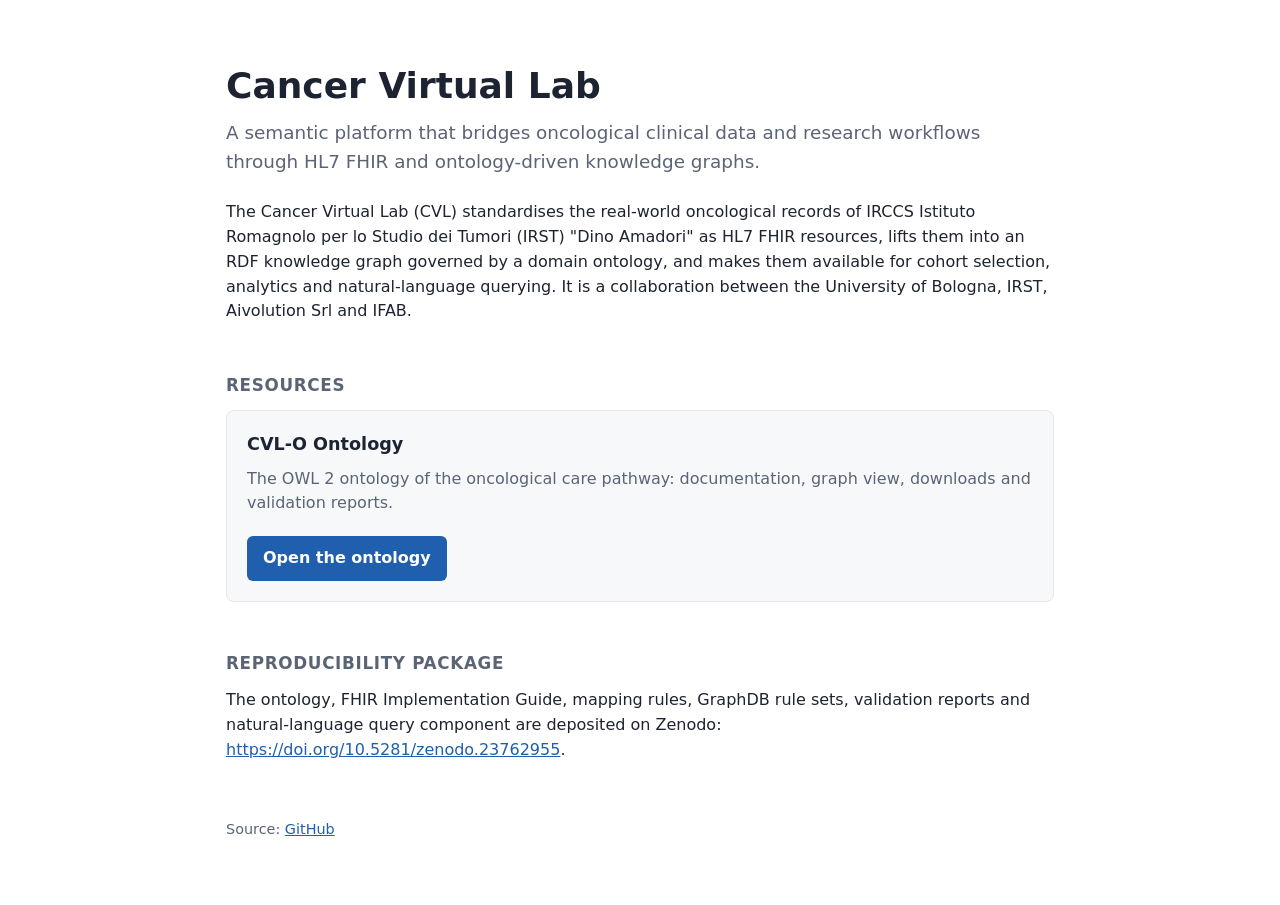
==== pages/index.html @ f570ac4e "Add GitHub Pages site with CVL-O ontology page" ====
<!doctype html>
<html lang="en">
<head>
<meta charset="utf-8">
<meta name="viewport" content="width=device-width, initial-scale=1">
<title>Cancer Virtual Lab</title>
<meta name="description" content="Cancer Virtual Lab: a semantic platform that bridges oncological clinical data and research through HL7 FHIR and ontology-driven knowledge graphs.">
<style>
  :root {
    --bg: #ffffff; --fg: #1d2330; --muted: #5b6475; --line: #e3e6ec;
    --card: #f7f8fa; --accent: #1f5fae; --accent-fg: #ffffff;
  }
  @media (prefers-color-scheme: dark) {
    :root {
      --bg: #12151b; --fg: #e6e8ec; --muted: #9aa3b2; --line: #2a303b;
      --card: #1a1f27; --accent: #6ea8f0; --accent-fg: #0d1117;
    }
  }
  * { box-sizing: border-box; }
  body {
    margin: 0; background: var(--bg); color: var(--fg);
    font: 16px/1.55 system-ui, -apple-system, "Segoe UI", Roboto, sans-serif;
  }
  main { max-width: 860px; margin: 0 auto; padding: 64px 16px; }
  h1 { font-size: 2.25rem; line-height: 1.2; margin: 0 0 12px; }
  h2 { font-size: 1.05rem; margin: 48px 0 12px; text-transform: uppercase; letter-spacing: .04em; color: var(--muted); }
  p { margin: 0 0 12px; }
  a { color: var(--accent); }
  .lead { font-size: 1.15rem; color: var(--muted); margin-bottom: 24px; }
  .cards { display: grid; grid-template-columns: repeat(auto-fit, minmax(240px, 1fr)); gap: 16px; }
  .card {
    display: flex; flex-direction: column; gap: 8px; padding: 20px;
    border: 1px solid var(--line); border-radius: 8px; background: var(--card);
  }
  .card h3 { margin: 0; font-size: 1.1rem; }
  .card p { color: var(--muted); flex: 1; }
  .btn {
    align-self: flex-start; display: inline-block; padding: 10px 16px; border-radius: 6px;
    text-decoration: none; font-weight: 600; background: var(--accent); color: var(--accent-fg);
  }
  footer { margin-top: 56px; color: var(--muted); font-size: .9rem; }
</style>
</head>
<body>
<main>
  <h1>Cancer Virtual Lab</h1>
  <p class="lead">A semantic platform that bridges oncological clinical data and research workflows
  through HL7 FHIR and ontology-driven knowledge graphs.</p>
  <p>The Cancer Virtual Lab (CVL) standardises the real-world oncological records of IRCCS Istituto
  Romagnolo per lo Studio dei Tumori (IRST) "Dino Amadori" as HL7 FHIR resources, lifts them into an
  RDF knowledge graph governed by a domain ontology, and makes them available for cohort selection,
  analytics and natural-language querying. It is a collaboration between the University of Bologna,
  IRST, Aivolution Srl and IFAB.</p>

  <h2>Resources</h2>
  <div class="cards">
    <div class="card">
      <h3>CVL-O Ontology</h3>
      <p>The OWL 2 ontology of the oncological care pathway: documentation, graph view, downloads and
      validation reports.</p>
      <a class="btn" href="ontology/">Open the ontology</a>
    </div>
  </div>

  <h2>Reproducibility package</h2>
  <p>The ontology, FHIR Implementation Guide, mapping rules, GraphDB rule sets, validation reports and
  natural-language query component are deposited on Zenodo:
  <a href="https://doi.org/10.5281/zenodo.23762955">https://doi.org/10.5281/zenodo.23762955</a>.</p>

  <footer>
    Source: <a href="https://github.com/Cancer-Virtual-Lab/Cancer-Virtual-Lab-Public-Repo">GitHub</a>
  </footer>
</main>
</body>
</html>
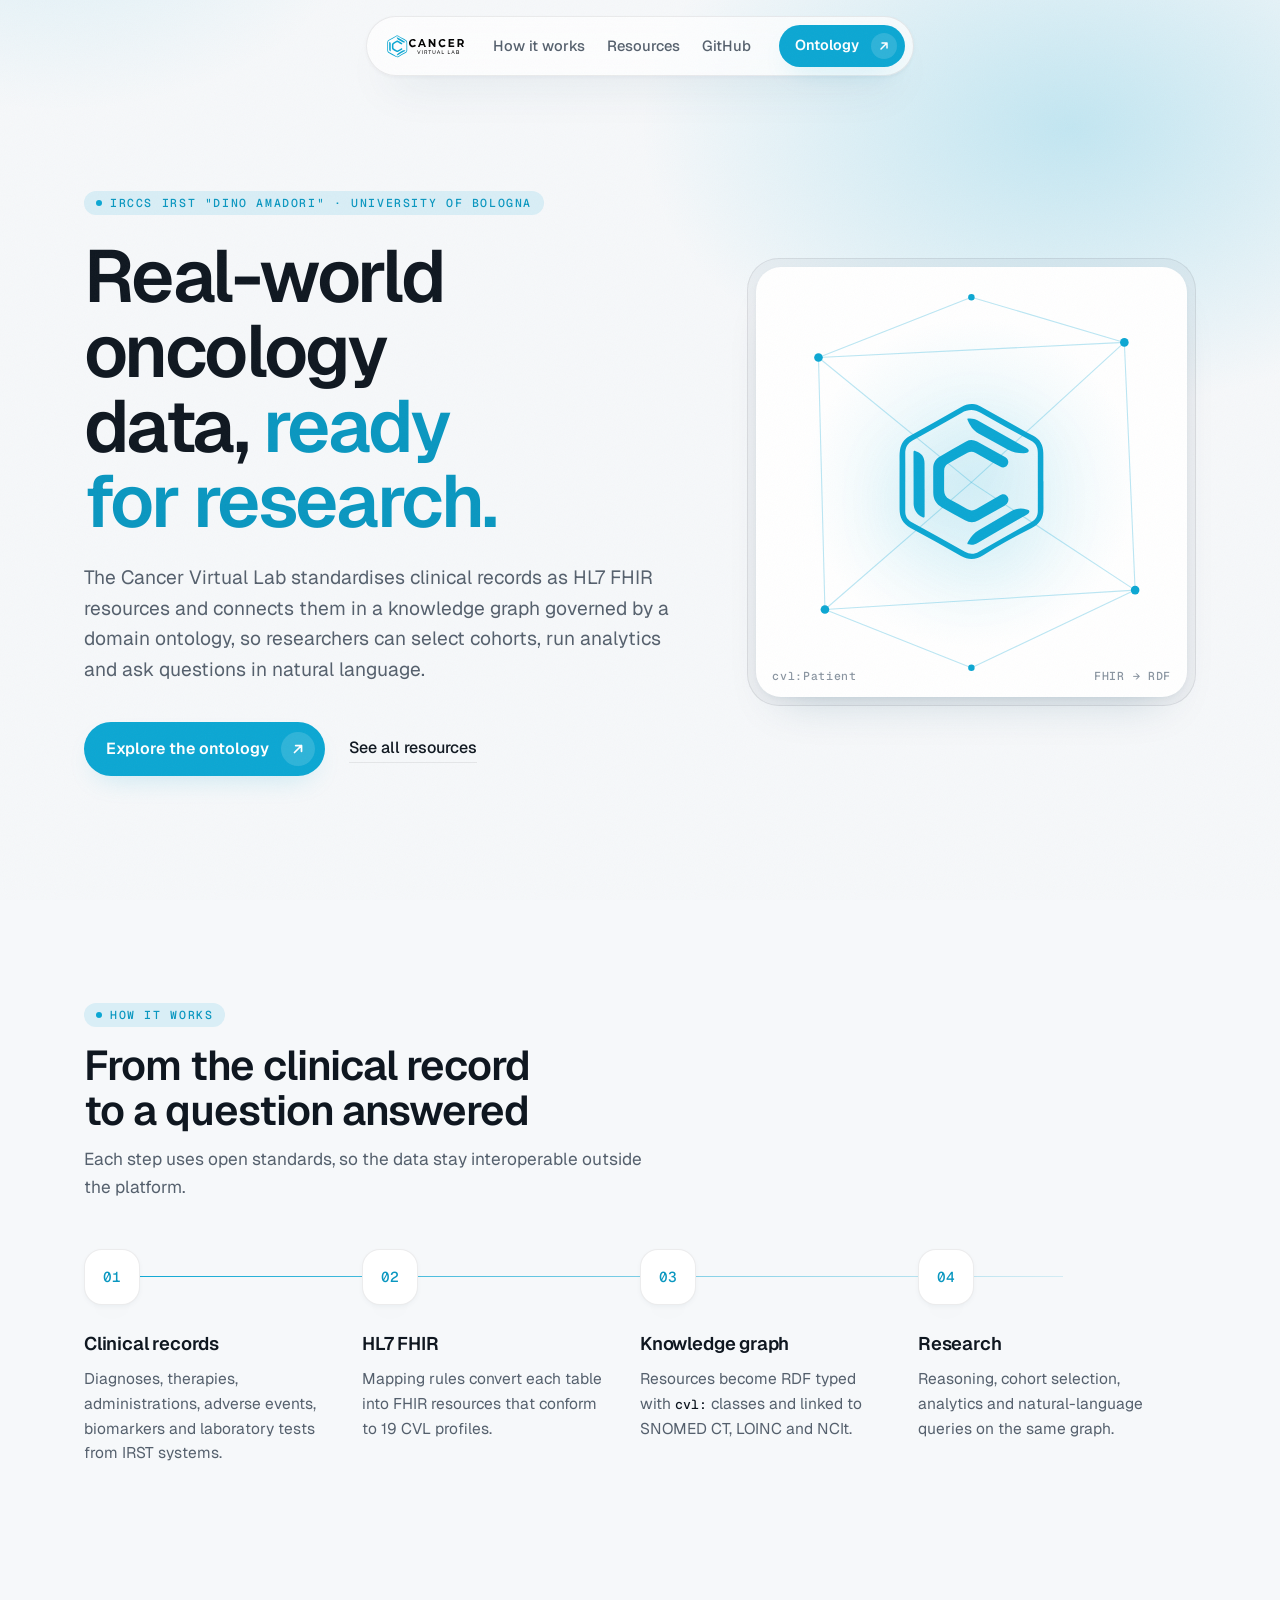
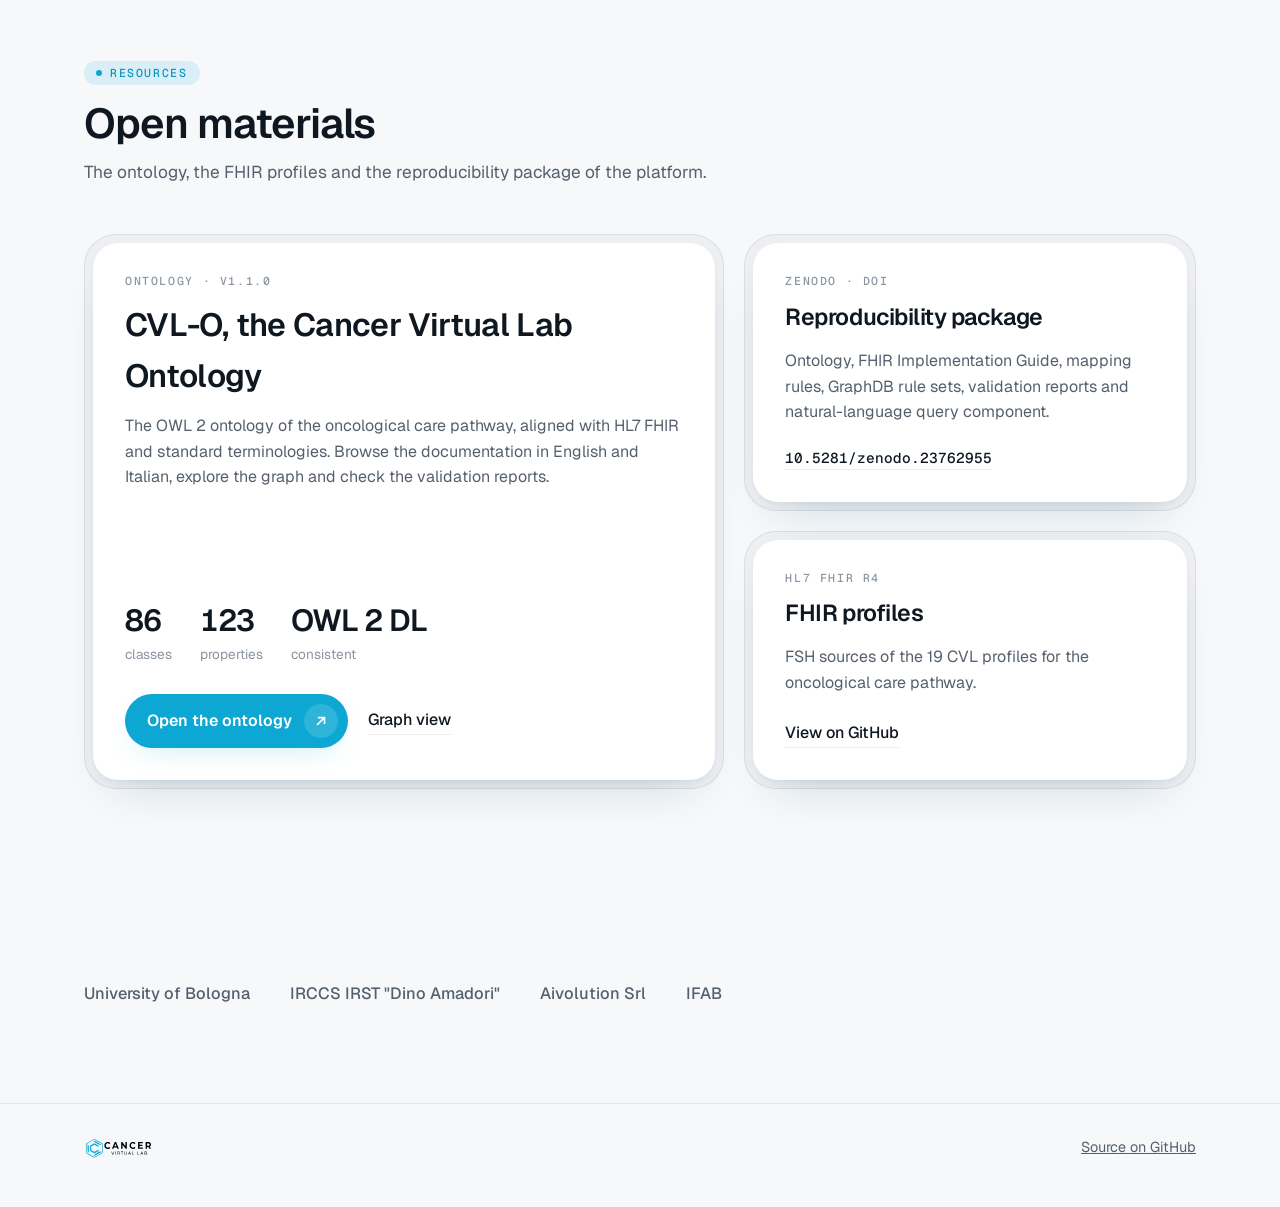
==== commit af13393b: "Redesign landing page with CVL logo" ====
--- a/pages/index.html
+++ b/pages/index.html
@@ -4,72 +4,379 @@
 <meta charset="utf-8">
 <meta name="viewport" content="width=device-width, initial-scale=1">
 <title>Cancer Virtual Lab</title>
-<meta name="description" content="Cancer Virtual Lab: a semantic platform that bridges oncological clinical data and research through HL7 FHIR and ontology-driven knowledge graphs.">
+<meta name="description" content="Cancer Virtual Lab: a semantic platform that turns real-world oncological records into HL7 FHIR resources and an ontology-driven knowledge graph for clinical research.">
+<meta property="og:title" content="Cancer Virtual Lab">
+<meta property="og:description" content="Real-world oncological data, standardised with HL7 FHIR and connected in a clinical knowledge graph.">
+<meta name="theme-color" content="#0CA7D3">
+<link rel="icon" href="assets/cvl-mark.svg" type="image/svg+xml">
+<script>document.documentElement.classList.add("js")</script>
+<link rel="preconnect" href="https://fonts.googleapis.com">
+<link rel="preconnect" href="https://fonts.gstatic.com" crossorigin>
+<link href="https://fonts.googleapis.com/css2?family=Geist:wght@400;500;600;700&family=Geist+Mono:wght@400;500&display=swap" rel="stylesheet">
 <style>
   :root {
-    --bg: #ffffff; --fg: #1d2330; --muted: #5b6475; --line: #e3e6ec;
-    --card: #f7f8fa; --accent: #1f5fae; --accent-fg: #ffffff;
+    --bg: #f6f8fa; --bg-2: #eef2f5; --fg: #0f1720; --muted: #55606d; --faint: #8a95a1;
+    --line: rgba(15, 23, 32, .08); --surface: #ffffff; --shell: rgba(15, 23, 32, .035);
+    --accent: #0a97c0; --accent-strong: #0CA7D3; --accent-soft: rgba(12, 167, 211, .12);
+    --on-accent: #ffffff; --glow: rgba(12, 167, 211, .22);
+    --shadow: 0 24px 48px -24px rgba(10, 70, 95, .22), 0 2px 6px -2px rgba(10, 70, 95, .08);
+    --ease: cubic-bezier(.32, .72, 0, 1);
   }
   @media (prefers-color-scheme: dark) {
     :root {
-      --bg: #12151b; --fg: #e6e8ec; --muted: #9aa3b2; --line: #2a303b;
-      --card: #1a1f27; --accent: #6ea8f0; --accent-fg: #0d1117;
+      --bg: #0b1016; --bg-2: #0f161e; --fg: #e8eef3; --muted: #9aa7b3; --faint: #6b7884;
+      --line: rgba(232, 238, 243, .08); --surface: #121a23; --shell: rgba(232, 238, 243, .035);
+      --accent: #33bfe6; --accent-strong: #0CA7D3; --accent-soft: rgba(12, 167, 211, .16);
+      --on-accent: #04141b; --glow: rgba(12, 167, 211, .28);
+      --shadow: 0 24px 48px -24px rgba(0, 0, 0, .6), 0 2px 6px -2px rgba(0, 0, 0, .4);
     }
   }
   * { box-sizing: border-box; }
+  html { scroll-behavior: smooth; }
   body {
     margin: 0; background: var(--bg); color: var(--fg);
-    font: 16px/1.55 system-ui, -apple-system, "Segoe UI", Roboto, sans-serif;
-  }
-  main { max-width: 860px; margin: 0 auto; padding: 64px 16px; }
-  h1 { font-size: 2.25rem; line-height: 1.2; margin: 0 0 12px; }
-  h2 { font-size: 1.05rem; margin: 48px 0 12px; text-transform: uppercase; letter-spacing: .04em; color: var(--muted); }
-  p { margin: 0 0 12px; }
+    font: 16px/1.6 "Geist", system-ui, -apple-system, "Segoe UI", sans-serif;
+    -webkit-font-smoothing: antialiased; overflow-x: hidden;
+  }
+  body::before {
+    /* soft brand glow behind the hero */
+    content: ""; position: absolute; inset: -20vh -10vw auto; height: 90vh; z-index: -1;
+    background:
+      radial-gradient(40% 50% at 78% 38%, var(--glow), transparent 70%),
+      radial-gradient(30% 40% at 12% 8%, var(--accent-soft), transparent 70%);
+    pointer-events: none;
+  }
+  body::after {
+    /* fine grain, fixed and non-interactive */
+    content: ""; position: fixed; inset: 0; pointer-events: none; opacity: .035; z-index: 2;
+    background-image: url("data:image/svg+xml,%3Csvg xmlns='http://www.w3.org/2000/svg' width='160' height='160'%3E%3Cfilter id='n'%3E%3CfeTurbulence type='fractalNoise' baseFrequency='.9' numOctaves='2' stitchTiles='stitch'/%3E%3C/filter%3E%3Crect width='100%25' height='100%25' filter='url(%23n)'/%3E%3C/svg%3E");
+  }
   a { color: var(--accent); }
-  .lead { font-size: 1.15rem; color: var(--muted); margin-bottom: 24px; }
-  .cards { display: grid; grid-template-columns: repeat(auto-fit, minmax(240px, 1fr)); gap: 16px; }
-  .card {
-    display: flex; flex-direction: column; gap: 8px; padding: 20px;
-    border: 1px solid var(--line); border-radius: 8px; background: var(--card);
-  }
-  .card h3 { margin: 0; font-size: 1.1rem; }
-  .card p { color: var(--muted); flex: 1; }
+  a:focus-visible, .btn:focus-visible { outline: 2px solid var(--accent); outline-offset: 3px; border-radius: 999px; }
+  .skip { position: absolute; left: -9999px; }
+  .skip:focus { left: 16px; top: 16px; z-index: 3; background: var(--surface); padding: 8px 12px; border-radius: 8px; }
+  .wrap { max-width: 1160px; margin: 0 auto; padding: 0 24px; }
+
+  /* floating nav */
+  nav {
+    position: sticky; top: 16px; z-index: 1; margin: 16px auto 0; width: max-content; max-width: calc(100% - 32px);
+    display: flex; align-items: center; gap: 28px; padding: 8px 8px 8px 18px; border-radius: 999px;
+    background: color-mix(in srgb, var(--surface) 72%, transparent); border: 1px solid var(--line);
+    backdrop-filter: blur(14px); -webkit-backdrop-filter: blur(14px); box-shadow: var(--shadow);
+  }
+  nav .brand { display: flex; }
+  nav .brand img { height: 26px; width: auto; display: block; }
+  nav ul { display: flex; gap: 22px; list-style: none; margin: 0; padding: 0; font-size: .92rem; font-weight: 500; }
+  nav ul a { color: var(--muted); text-decoration: none; transition: color .3s var(--ease); }
+  nav ul a:hover { color: var(--fg); }
+  nav .btn { padding: 8px 8px 8px 16px; font-size: .9rem; }
+  nav .btn .ico { width: 26px; height: 26px; }
+
+  /* buttons with a nested icon */
   .btn {
-    align-self: flex-start; display: inline-block; padding: 10px 16px; border-radius: 6px;
-    text-decoration: none; font-weight: 600; background: var(--accent); color: var(--accent-fg);
-  }
-  footer { margin-top: 56px; color: var(--muted); font-size: .9rem; }
+    display: inline-flex; align-items: center; gap: 12px; padding: 10px 10px 10px 22px; border-radius: 999px;
+    background: var(--fg); color: var(--bg); text-decoration: none; font-weight: 600; font-size: 1rem;
+    transition: transform .5s var(--ease), background-color .3s var(--ease), box-shadow .5s var(--ease);
+  }
+  .btn.accent { background: var(--accent-strong); color: var(--on-accent); box-shadow: 0 12px 28px -12px var(--glow); }
+  .btn .ico {
+    display: grid; place-items: center; width: 34px; height: 34px; border-radius: 999px;
+    background: color-mix(in srgb, currentColor 14%, transparent); transition: transform .5s var(--ease);
+  }
+  .btn:hover .ico { transform: translate(2px, -2px) scale(1.06); }
+  .btn:active { transform: scale(.98); }
+  .link { color: var(--fg); font-weight: 500; text-decoration: none; border-bottom: 1px solid var(--line); padding-bottom: 2px; transition: border-color .3s var(--ease); }
+  .link:hover { border-color: var(--accent); }
+
+  /* hero */
+  .hero { display: grid; grid-template-columns: minmax(0, 1.15fr) minmax(0, .85fr); gap: 56px; align-items: center; padding-block: 112px 128px; }
+  .eyebrow {
+    display: inline-flex; align-items: center; gap: 8px; padding: 6px 12px; border-radius: 999px; max-width: 100%;
+    background: var(--accent-soft); color: var(--accent); font: 500 .72rem/1 "Geist Mono", monospace;
+    letter-spacing: .14em; text-transform: uppercase;
+  }
+  .eyebrow::before { content: ""; flex: none; width: 6px; height: 6px; border-radius: 50%; background: var(--accent-strong); }
+  h1 {
+    font-size: clamp(2.6rem, 6vw, 4.6rem); line-height: 1.02; letter-spacing: -.035em; font-weight: 600;
+    margin: 24px 0 24px; text-wrap: balance;
+  }
+  h1 em { font-style: normal; color: var(--accent); }
+  .lead { font-size: 1.2rem; color: var(--muted); max-width: 34em; margin: 0 0 36px; text-wrap: pretty; }
+  .cta { display: flex; flex-wrap: wrap; align-items: center; gap: 24px; }
+
+  /* hero visual: the CVL mark in a machined frame */
+  .shell { padding: 8px; border-radius: 32px; background: var(--shell); border: 1px solid var(--line); }
+  .core {
+    border-radius: 25px; background: var(--surface); box-shadow: var(--shadow), inset 0 1px 0 rgba(255, 255, 255, .06);
+    overflow: hidden; position: relative;
+  }
+  .visual .core { aspect-ratio: 1; display: grid; place-items: center; }
+  .visual .core::before {
+    content: ""; position: absolute; inset: 0;
+    background: radial-gradient(55% 55% at 50% 50%, var(--accent-soft), transparent 70%);
+  }
+  .visual svg.graph { position: absolute; inset: 0; width: 100%; height: 100%; }
+  .graph line { stroke: var(--accent-strong); stroke-opacity: .28; stroke-width: 1; }
+  .graph circle { fill: var(--accent-strong); }
+  .graph .pulse { animation: pulse 4.8s var(--ease) infinite; transform-box: fill-box; transform-origin: center; }
+  .graph .pulse:nth-of-type(2n) { animation-delay: 1.6s; }
+  .graph .pulse:nth-of-type(3n) { animation-delay: 3.2s; }
+  @keyframes pulse { 0%, 100% { opacity: .35; transform: scale(1); } 50% { opacity: 1; transform: scale(1.5); } }
+  .mark { width: 42%; position: relative; animation: float 7s ease-in-out infinite; filter: drop-shadow(0 18px 30px var(--glow)); }
+  @keyframes float { 0%, 100% { transform: translateY(0); } 50% { transform: translateY(-10px); } }
+  .visual .caption {
+    position: absolute; left: 16px; bottom: 16px; right: 16px; display: flex; justify-content: space-between;
+    font: 500 .72rem/1 "Geist Mono", monospace; color: var(--faint); letter-spacing: .06em;
+  }
+
+  /* sections */
+  section { padding: 96px 0; }
+  .section-head { max-width: 40em; margin-bottom: 48px; }
+  h2 { font-size: clamp(1.9rem, 3.4vw, 2.6rem); line-height: 1.1; letter-spacing: -.025em; font-weight: 600; margin: 16px 0 12px; text-wrap: balance; }
+  .section-head p { color: var(--muted); font-size: 1.08rem; margin: 0; text-wrap: pretty; }
+
+  /* data flow */
+  .flow { display: grid; grid-template-columns: repeat(4, 1fr); gap: 0; position: relative; counter-reset: step; }
+  .flow::before {
+    content: ""; position: absolute; top: 27px; left: 28px; right: 12%; height: 1px;
+    background: linear-gradient(90deg, var(--accent-strong), color-mix(in srgb, var(--accent-strong) 15%, transparent));
+  }
+  .step { position: relative; padding-right: 32px; }
+  .step .num {
+    position: relative; display: grid; place-items: center; width: 56px; height: 56px; border-radius: 18px;
+    background: var(--surface); border: 1px solid var(--line); box-shadow: var(--shadow);
+    font: 500 .9rem/1 "Geist Mono", monospace; color: var(--accent);
+  }
+  .step h3 { font-size: 1.15rem; font-weight: 600; letter-spacing: -.01em; margin: 24px 0 8px; }
+  .step p { color: var(--muted); margin: 0; font-size: .97rem; }
+  .step code { font: 500 .85em "Geist Mono", monospace; color: var(--fg); }
+
+  /* resources bento */
+  .bento { display: grid; grid-template-columns: repeat(12, 1fr); gap: 20px; }
+  .tile { grid-column: span 5; display: flex; }
+  .tile.big { grid-column: span 7; grid-row: span 2; }
+  .tile .core { padding: 32px; display: flex; flex-direction: column; gap: 12px; width: 100%; }
+  .tile .label { font: 500 .72rem/1 "Geist Mono", monospace; letter-spacing: .14em; text-transform: uppercase; color: var(--faint); }
+  .tile h3 { font-size: 1.45rem; letter-spacing: -.02em; font-weight: 600; margin: 0; }
+  .tile.big h3 { font-size: 2rem; }
+  .tile p { color: var(--muted); margin: 0; flex: 1; text-wrap: pretty; }
+  .tile .actions { display: flex; flex-wrap: wrap; align-items: center; gap: 20px; margin-top: 12px; }
+  .facts { display: flex; flex-wrap: wrap; gap: 28px; margin: 12px 0 4px; }
+  .facts div { display: flex; flex-direction: column; }
+  .facts b { font-size: 1.9rem; font-weight: 600; letter-spacing: -.03em; font-variant-numeric: tabular-nums; }
+  .facts span { color: var(--faint); font-size: .85rem; }
+  .doi { font: 500 .9rem "Geist Mono", monospace; overflow-wrap: anywhere; }
+
+  /* partners + footer */
+  .partners { display: flex; flex-wrap: wrap; gap: 12px 40px; color: var(--muted); font-weight: 500; font-size: 1.02rem; }
+  .partners span { white-space: nowrap; }
+  footer { border-top: 1px solid var(--line); padding: 32px 0 48px; color: var(--faint); font-size: .9rem; }
+  footer .wrap { display: flex; flex-wrap: wrap; justify-content: space-between; gap: 16px; align-items: center; }
+  footer img { height: 22px; width: auto; display: block; }
+  footer a { color: var(--muted); }
+
+  /* entry motion */
+  .js .reveal { opacity: 0; transform: translateY(24px); filter: blur(6px); transition: opacity .9s var(--ease), transform .9s var(--ease), filter .9s var(--ease); }
+  .js .reveal.in { opacity: 1; transform: none; filter: none; }
+  .d1 { transition-delay: .08s; } .d2 { transition-delay: .16s; } .d3 { transition-delay: .24s; } .d4 { transition-delay: .32s; }
+  @media (prefers-reduced-motion: reduce) {
+    .js .reveal { opacity: 1; transform: none; filter: none; transition: none; }
+    .mark, .graph .pulse { animation: none; }
+    html { scroll-behavior: auto; }
+  }
+
+  @media (max-width: 860px) {
+    nav ul { display: none; }
+    .hero { grid-template-columns: minmax(0, 1fr); gap: 48px; padding-block: 72px 80px; }
+    .eyebrow { line-height: 1.5; }
+    .visual { max-width: 420px; }
+    .flow { grid-template-columns: 1fr; gap: 32px; }
+    .flow::before { top: 28px; bottom: 28px; left: 27px; right: auto; width: 1px; height: auto;
+      background: linear-gradient(180deg, var(--accent-strong), color-mix(in srgb, var(--accent-strong) 15%, transparent)); }
+    .step { display: grid; grid-template-columns: 56px 1fr; grid-template-rows: auto 1fr; column-gap: 20px; padding: 0; }
+    .step .num { grid-row: span 2; }
+    .step h3 { margin: 4px 0 6px; }
+    .step p { grid-column: 2; }
+    .tile, .tile.big { grid-column: 1 / -1; grid-row: auto; }
+    section { padding: 64px 0; }
+  }
+  @media (max-width: 480px) {
+    .wrap { padding: 0 16px; }
+    nav { gap: 12px; }
+    .tile .core { padding: 24px; }
+  }
 </style>
 </head>
 <body>
-<main>
-  <h1>Cancer Virtual Lab</h1>
-  <p class="lead">A semantic platform that bridges oncological clinical data and research workflows
-  through HL7 FHIR and ontology-driven knowledge graphs.</p>
-  <p>The Cancer Virtual Lab (CVL) standardises the real-world oncological records of IRCCS Istituto
-  Romagnolo per lo Studio dei Tumori (IRST) "Dino Amadori" as HL7 FHIR resources, lifts them into an
-  RDF knowledge graph governed by a domain ontology, and makes them available for cohort selection,
-  analytics and natural-language querying. It is a collaboration between the University of Bologna,
-  IRST, Aivolution Srl and IFAB.</p>
-
-  <h2>Resources</h2>
-  <div class="cards">
-    <div class="card">
-      <h3>CVL-O Ontology</h3>
-      <p>The OWL 2 ontology of the oncological care pathway: documentation, graph view, downloads and
-      validation reports.</p>
-      <a class="btn" href="ontology/">Open the ontology</a>
+<a class="skip" href="#main">Skip to content</a>
+
+<nav aria-label="Main">
+  <a class="brand" href="./" aria-label="Cancer Virtual Lab home">
+    <picture>
+      <source srcset="assets/cvl-logo-dark.svg" media="(prefers-color-scheme: dark)">
+      <img src="assets/cvl-logo-light.svg" alt="Cancer Virtual Lab" width="81" height="26">
+    </picture>
+  </a>
+  <ul>
+    <li><a href="#how">How it works</a></li>
+    <li><a href="#resources">Resources</a></li>
+    <li><a href="https://github.com/Cancer-Virtual-Lab/Cancer-Virtual-Lab-Public-Repo">GitHub</a></li>
+  </ul>
+  <a class="btn accent" href="ontology/">Ontology <span class="ico" aria-hidden="true">
+    <svg width="12" height="12" viewBox="0 0 12 12" fill="none"><path d="M3 9L9 3M9 3H4M9 3V8" stroke="currentColor" stroke-width="1.5" stroke-linecap="round" stroke-linejoin="round"/></svg>
+  </span></a>
+</nav>
+
+<main id="main">
+  <div class="wrap hero">
+    <div>
+      <span class="eyebrow reveal">IRCCS IRST "Dino Amadori" · University of Bologna</span>
+      <h1 class="reveal d1">Real-world oncology data, <em>ready for research.</em></h1>
+      <p class="lead reveal d2">The Cancer Virtual Lab standardises clinical records as HL7 FHIR resources
+      and connects them in a knowledge graph governed by a domain ontology, so researchers can select
+      cohorts, run analytics and ask questions in natural language.</p>
+      <div class="cta reveal d3">
+        <a class="btn accent" href="ontology/">Explore the ontology <span class="ico" aria-hidden="true">
+          <svg width="14" height="14" viewBox="0 0 12 12" fill="none"><path d="M3 9L9 3M9 3H4M9 3V8" stroke="currentColor" stroke-width="1.5" stroke-linecap="round" stroke-linejoin="round"/></svg>
+        </span></a>
+        <a class="link" href="#resources">See all resources</a>
+      </div>
+    </div>
+
+    <div class="visual shell reveal d2" aria-hidden="true">
+      <div class="core">
+        <svg class="graph" viewBox="0 0 400 400" preserveAspectRatio="xMidYMid slice">
+          <line x1="58" y1="84" x2="200" y2="200"/><line x1="342" y1="70" x2="200" y2="200"/>
+          <line x1="352" y1="300" x2="200" y2="200"/><line x1="64" y1="318" x2="200" y2="200"/>
+          <line x1="58" y1="84" x2="342" y2="70"/><line x1="342" y1="70" x2="352" y2="300"/>
+          <line x1="64" y1="318" x2="352" y2="300"/><line x1="58" y1="84" x2="64" y2="318"/>
+          <line x1="200" y1="28" x2="342" y2="70"/><line x1="200" y1="28" x2="58" y2="84"/>
+          <line x1="200" y1="372" x2="352" y2="300"/><line x1="200" y1="372" x2="64" y2="318"/>
+          <circle class="pulse" cx="58" cy="84" r="4"/><circle class="pulse" cx="342" cy="70" r="4"/>
+          <circle class="pulse" cx="352" cy="300" r="4"/><circle class="pulse" cx="64" cy="318" r="4"/>
+          <circle class="pulse" cx="200" cy="28" r="3"/><circle class="pulse" cx="200" cy="372" r="3"/>
+        </svg>
+        <img class="mark" src="assets/cvl-mark.svg" alt="">
+        <div class="caption"><span>cvl:Patient</span><span>FHIR → RDF</span></div>
+      </div>
     </div>
   </div>
 
-  <h2>Reproducibility package</h2>
-  <p>The ontology, FHIR Implementation Guide, mapping rules, GraphDB rule sets, validation reports and
-  natural-language query component are deposited on Zenodo:
-  <a href="https://doi.org/10.5281/zenodo.23762955">https://doi.org/10.5281/zenodo.23762955</a>.</p>
-
-  <footer>
-    Source: <a href="https://github.com/Cancer-Virtual-Lab/Cancer-Virtual-Lab-Public-Repo">GitHub</a>
-  </footer>
+  <section id="how">
+    <div class="wrap">
+      <div class="section-head reveal">
+        <span class="eyebrow">How it works</span>
+        <h2>From the clinical record to a question answered</h2>
+        <p>Each step uses open standards, so the data stay interoperable outside the platform.</p>
+      </div>
+      <div class="flow">
+        <div class="step reveal d1">
+          <span class="num">01</span>
+          <h3>Clinical records</h3>
+          <p>Diagnoses, therapies, administrations, adverse events, biomarkers and laboratory tests from IRST systems.</p>
+        </div>
+        <div class="step reveal d2">
+          <span class="num">02</span>
+          <h3>HL7 FHIR</h3>
+          <p>Mapping rules convert each table into FHIR resources that conform to 19 CVL profiles.</p>
+        </div>
+        <div class="step reveal d3">
+          <span class="num">03</span>
+          <h3>Knowledge graph</h3>
+          <p>Resources become RDF typed with <code>cvl:</code> classes and linked to SNOMED CT, LOINC and NCIt.</p>
+        </div>
+        <div class="step reveal d4">
+          <span class="num">04</span>
+          <h3>Research</h3>
+          <p>Reasoning, cohort selection, analytics and natural-language queries on the same graph.</p>
+        </div>
+      </div>
+    </div>
+  </section>
+
+  <section id="resources">
+    <div class="wrap">
+      <div class="section-head reveal">
+        <span class="eyebrow">Resources</span>
+        <h2>Open materials</h2>
+        <p>The ontology, the FHIR profiles and the reproducibility package of the platform.</p>
+      </div>
+      <div class="bento">
+        <article class="tile big shell reveal d1">
+          <div class="core">
+            <span class="label">Ontology · v1.1.0</span>
+            <h3>CVL-O, the Cancer Virtual Lab Ontology</h3>
+            <p>The OWL 2 ontology of the oncological care pathway, aligned with HL7 FHIR and standard
+            terminologies. Browse the documentation in English and Italian, explore the graph and
+            check the validation reports.</p>
+            <div class="facts">
+              <div><b>86</b><span>classes</span></div>
+              <div><b>123</b><span>properties</span></div>
+              <div><b>OWL 2 DL</b><span>consistent</span></div>
+            </div>
+            <div class="actions">
+              <a class="btn accent" href="ontology/">Open the ontology <span class="ico" aria-hidden="true">
+                <svg width="14" height="14" viewBox="0 0 12 12" fill="none"><path d="M3 9L9 3M9 3H4M9 3V8" stroke="currentColor" stroke-width="1.5" stroke-linecap="round" stroke-linejoin="round"/></svg>
+              </span></a>
+              <a class="link" href="ontology/doc/webvowl/index.html">Graph view</a>
+            </div>
+          </div>
+        </article>
+
+        <article class="tile shell reveal d2">
+          <div class="core">
+            <span class="label">Zenodo · DOI</span>
+            <h3>Reproducibility package</h3>
+            <p>Ontology, FHIR Implementation Guide, mapping rules, GraphDB rule sets, validation reports and
+            natural-language query component.</p>
+            <div class="actions">
+              <a class="link doi" href="https://doi.org/10.5281/zenodo.23762955">10.5281/zenodo.23762955</a>
+            </div>
+          </div>
+        </article>
+
+        <article class="tile shell reveal d3">
+          <div class="core">
+            <span class="label">HL7 FHIR R4</span>
+            <h3>FHIR profiles</h3>
+            <p>FSH sources of the 19 CVL profiles for the oncological care pathway.</p>
+            <div class="actions">
+              <a class="link" href="https://github.com/Cancer-Virtual-Lab/Cancer-Virtual-Lab-Public-Repo/tree/main/input/fsh/profiles">View on GitHub</a>
+            </div>
+          </div>
+        </article>
+      </div>
+    </div>
+  </section>
+
+  <section aria-label="Partners">
+    <div class="wrap">
+      <div class="partners reveal">
+        <span>University of Bologna</span>
+        <span>IRCCS IRST "Dino Amadori"</span>
+        <span>Aivolution Srl</span>
+        <span>IFAB</span>
+      </div>
+    </div>
+  </section>
 </main>
+
+<footer>
+  <div class="wrap">
+    <picture>
+      <source srcset="assets/cvl-logo-dark.svg" media="(prefers-color-scheme: dark)">
+      <img src="assets/cvl-logo-light.svg" alt="Cancer Virtual Lab" width="68" height="22">
+    </picture>
+    <span><a href="https://github.com/Cancer-Virtual-Lab/Cancer-Virtual-Lab-Public-Repo">Source on GitHub</a></span>
+  </div>
+</footer>
+
+<script>
+  // Reveal elements as they enter the viewport
+  const io = new IntersectionObserver((entries) => {
+    for (const e of entries) if (e.isIntersecting) { e.target.classList.add("in"); io.unobserve(e.target); }
+  }, { rootMargin: "0px 0px -8% 0px" });
+  document.querySelectorAll(".reveal").forEach((el) => io.observe(el));
+</script>
 </body>
 </html>
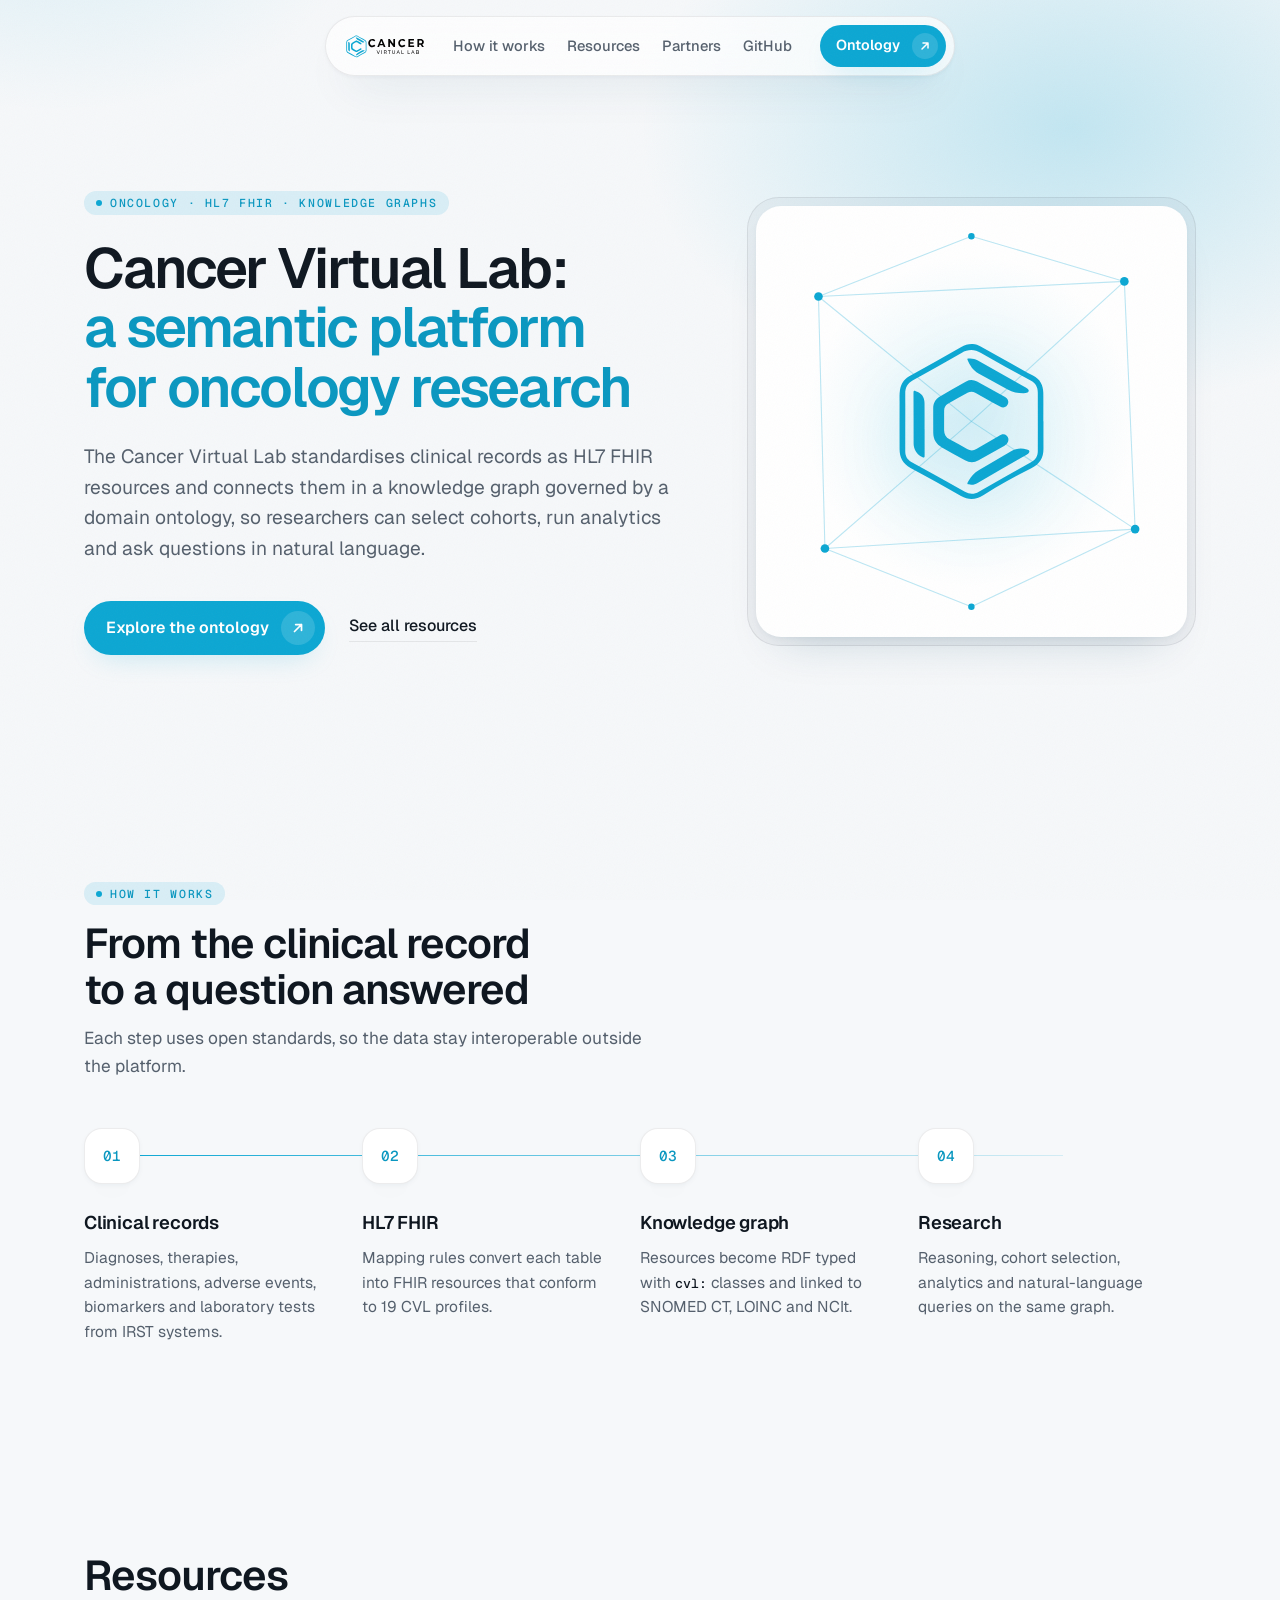
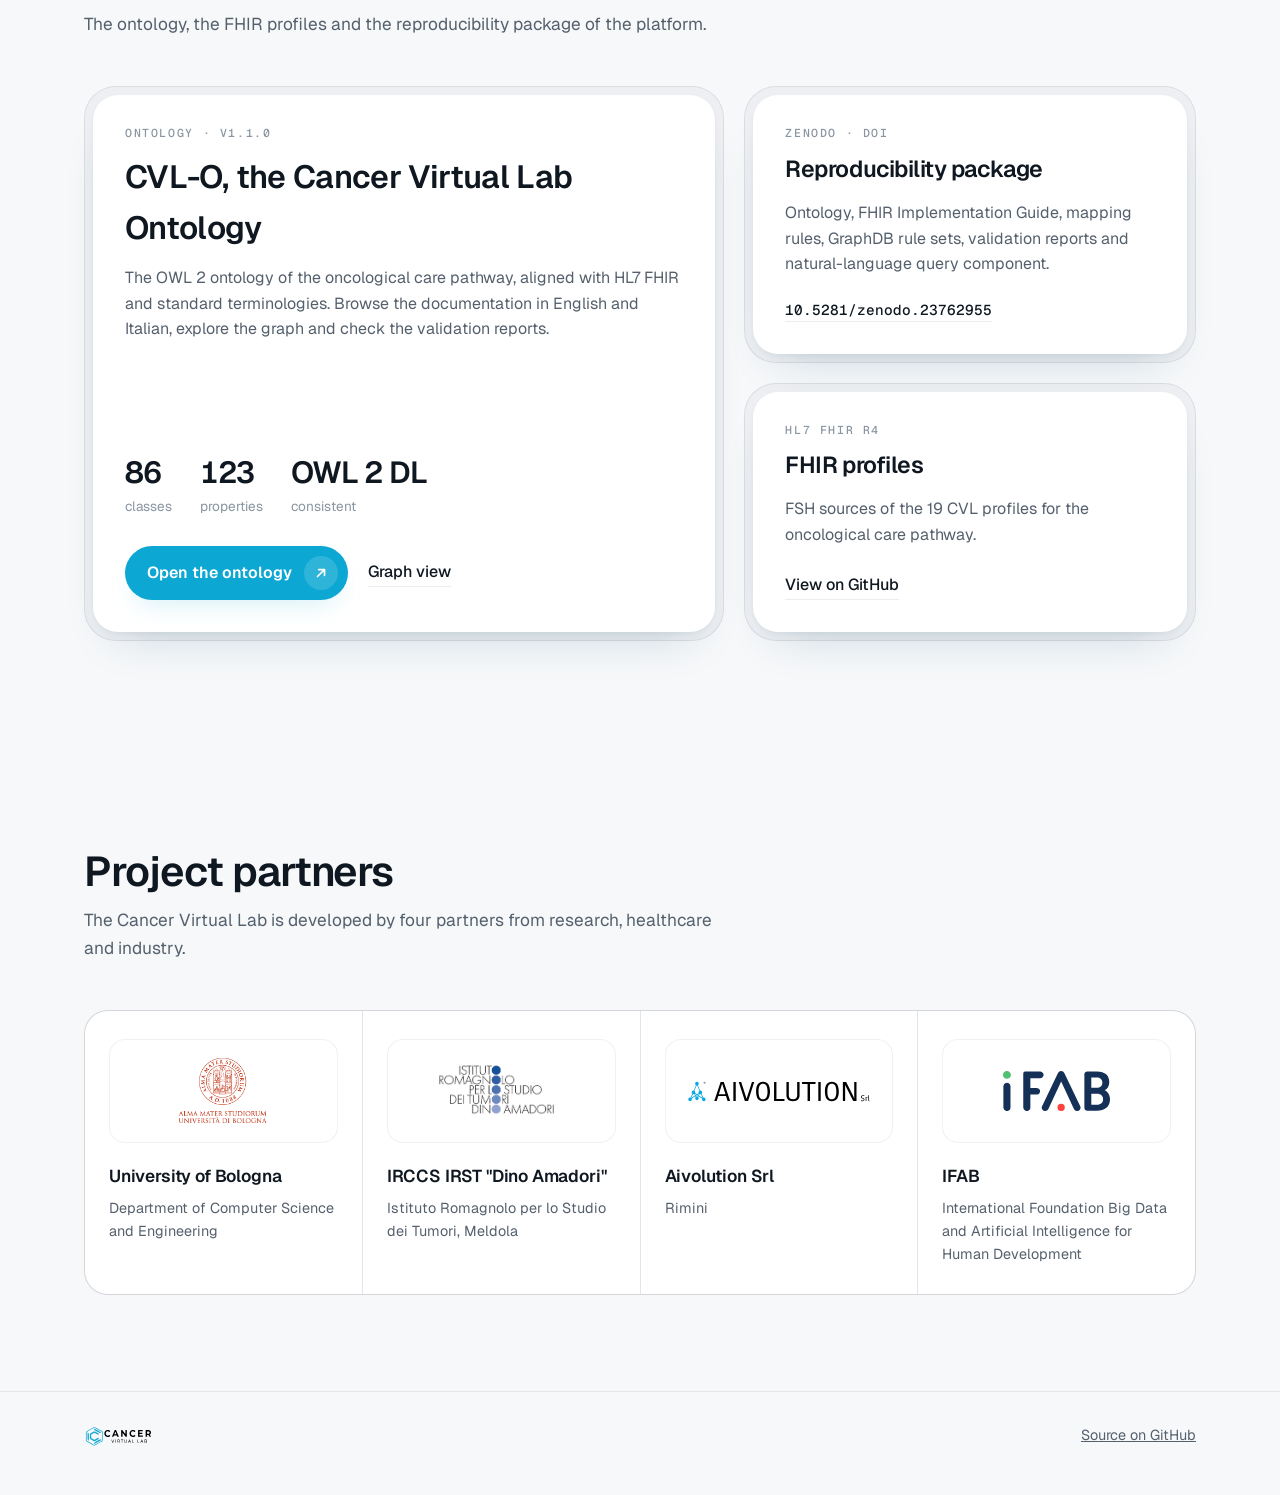
==== commit 5a3194c5: "Align ontology page with landing style and add partner logos" ====
--- a/pages/index.html
+++ b/pages/index.html
@@ -13,199 +13,7 @@
 <link rel="preconnect" href="https://fonts.googleapis.com">
 <link rel="preconnect" href="https://fonts.gstatic.com" crossorigin>
 <link href="https://fonts.googleapis.com/css2?family=Geist:wght@400;500;600;700&family=Geist+Mono:wght@400;500&display=swap" rel="stylesheet">
-<style>
-  :root {
-    --bg: #f6f8fa; --bg-2: #eef2f5; --fg: #0f1720; --muted: #55606d; --faint: #8a95a1;
-    --line: rgba(15, 23, 32, .08); --surface: #ffffff; --shell: rgba(15, 23, 32, .035);
-    --accent: #0a97c0; --accent-strong: #0CA7D3; --accent-soft: rgba(12, 167, 211, .12);
-    --on-accent: #ffffff; --glow: rgba(12, 167, 211, .22);
-    --shadow: 0 24px 48px -24px rgba(10, 70, 95, .22), 0 2px 6px -2px rgba(10, 70, 95, .08);
-    --ease: cubic-bezier(.32, .72, 0, 1);
-  }
-  @media (prefers-color-scheme: dark) {
-    :root {
-      --bg: #0b1016; --bg-2: #0f161e; --fg: #e8eef3; --muted: #9aa7b3; --faint: #6b7884;
-      --line: rgba(232, 238, 243, .08); --surface: #121a23; --shell: rgba(232, 238, 243, .035);
-      --accent: #33bfe6; --accent-strong: #0CA7D3; --accent-soft: rgba(12, 167, 211, .16);
-      --on-accent: #04141b; --glow: rgba(12, 167, 211, .28);
-      --shadow: 0 24px 48px -24px rgba(0, 0, 0, .6), 0 2px 6px -2px rgba(0, 0, 0, .4);
-    }
-  }
-  * { box-sizing: border-box; }
-  html { scroll-behavior: smooth; }
-  body {
-    margin: 0; background: var(--bg); color: var(--fg);
-    font: 16px/1.6 "Geist", system-ui, -apple-system, "Segoe UI", sans-serif;
-    -webkit-font-smoothing: antialiased; overflow-x: hidden;
-  }
-  body::before {
-    /* soft brand glow behind the hero */
-    content: ""; position: absolute; inset: -20vh -10vw auto; height: 90vh; z-index: -1;
-    background:
-      radial-gradient(40% 50% at 78% 38%, var(--glow), transparent 70%),
-      radial-gradient(30% 40% at 12% 8%, var(--accent-soft), transparent 70%);
-    pointer-events: none;
-  }
-  body::after {
-    /* fine grain, fixed and non-interactive */
-    content: ""; position: fixed; inset: 0; pointer-events: none; opacity: .035; z-index: 2;
-    background-image: url("data:image/svg+xml,%3Csvg xmlns='http://www.w3.org/2000/svg' width='160' height='160'%3E%3Cfilter id='n'%3E%3CfeTurbulence type='fractalNoise' baseFrequency='.9' numOctaves='2' stitchTiles='stitch'/%3E%3C/filter%3E%3Crect width='100%25' height='100%25' filter='url(%23n)'/%3E%3C/svg%3E");
-  }
-  a { color: var(--accent); }
-  a:focus-visible, .btn:focus-visible { outline: 2px solid var(--accent); outline-offset: 3px; border-radius: 999px; }
-  .skip { position: absolute; left: -9999px; }
-  .skip:focus { left: 16px; top: 16px; z-index: 3; background: var(--surface); padding: 8px 12px; border-radius: 8px; }
-  .wrap { max-width: 1160px; margin: 0 auto; padding: 0 24px; }
-
-  /* floating nav */
-  nav {
-    position: sticky; top: 16px; z-index: 1; margin: 16px auto 0; width: max-content; max-width: calc(100% - 32px);
-    display: flex; align-items: center; gap: 28px; padding: 8px 8px 8px 18px; border-radius: 999px;
-    background: color-mix(in srgb, var(--surface) 72%, transparent); border: 1px solid var(--line);
-    backdrop-filter: blur(14px); -webkit-backdrop-filter: blur(14px); box-shadow: var(--shadow);
-  }
-  nav .brand { display: flex; }
-  nav .brand img { height: 26px; width: auto; display: block; }
-  nav ul { display: flex; gap: 22px; list-style: none; margin: 0; padding: 0; font-size: .92rem; font-weight: 500; }
-  nav ul a { color: var(--muted); text-decoration: none; transition: color .3s var(--ease); }
-  nav ul a:hover { color: var(--fg); }
-  nav .btn { padding: 8px 8px 8px 16px; font-size: .9rem; }
-  nav .btn .ico { width: 26px; height: 26px; }
-
-  /* buttons with a nested icon */
-  .btn {
-    display: inline-flex; align-items: center; gap: 12px; padding: 10px 10px 10px 22px; border-radius: 999px;
-    background: var(--fg); color: var(--bg); text-decoration: none; font-weight: 600; font-size: 1rem;
-    transition: transform .5s var(--ease), background-color .3s var(--ease), box-shadow .5s var(--ease);
-  }
-  .btn.accent { background: var(--accent-strong); color: var(--on-accent); box-shadow: 0 12px 28px -12px var(--glow); }
-  .btn .ico {
-    display: grid; place-items: center; width: 34px; height: 34px; border-radius: 999px;
-    background: color-mix(in srgb, currentColor 14%, transparent); transition: transform .5s var(--ease);
-  }
-  .btn:hover .ico { transform: translate(2px, -2px) scale(1.06); }
-  .btn:active { transform: scale(.98); }
-  .link { color: var(--fg); font-weight: 500; text-decoration: none; border-bottom: 1px solid var(--line); padding-bottom: 2px; transition: border-color .3s var(--ease); }
-  .link:hover { border-color: var(--accent); }
-
-  /* hero */
-  .hero { display: grid; grid-template-columns: minmax(0, 1.15fr) minmax(0, .85fr); gap: 56px; align-items: center; padding-block: 112px 128px; }
-  .eyebrow {
-    display: inline-flex; align-items: center; gap: 8px; padding: 6px 12px; border-radius: 999px; max-width: 100%;
-    background: var(--accent-soft); color: var(--accent); font: 500 .72rem/1 "Geist Mono", monospace;
-    letter-spacing: .14em; text-transform: uppercase;
-  }
-  .eyebrow::before { content: ""; flex: none; width: 6px; height: 6px; border-radius: 50%; background: var(--accent-strong); }
-  h1 {
-    font-size: clamp(2.6rem, 6vw, 4.6rem); line-height: 1.02; letter-spacing: -.035em; font-weight: 600;
-    margin: 24px 0 24px; text-wrap: balance;
-  }
-  h1 em { font-style: normal; color: var(--accent); }
-  .lead { font-size: 1.2rem; color: var(--muted); max-width: 34em; margin: 0 0 36px; text-wrap: pretty; }
-  .cta { display: flex; flex-wrap: wrap; align-items: center; gap: 24px; }
-
-  /* hero visual: the CVL mark in a machined frame */
-  .shell { padding: 8px; border-radius: 32px; background: var(--shell); border: 1px solid var(--line); }
-  .core {
-    border-radius: 25px; background: var(--surface); box-shadow: var(--shadow), inset 0 1px 0 rgba(255, 255, 255, .06);
-    overflow: hidden; position: relative;
-  }
-  .visual .core { aspect-ratio: 1; display: grid; place-items: center; }
-  .visual .core::before {
-    content: ""; position: absolute; inset: 0;
-    background: radial-gradient(55% 55% at 50% 50%, var(--accent-soft), transparent 70%);
-  }
-  .visual svg.graph { position: absolute; inset: 0; width: 100%; height: 100%; }
-  .graph line { stroke: var(--accent-strong); stroke-opacity: .28; stroke-width: 1; }
-  .graph circle { fill: var(--accent-strong); }
-  .graph .pulse { animation: pulse 4.8s var(--ease) infinite; transform-box: fill-box; transform-origin: center; }
-  .graph .pulse:nth-of-type(2n) { animation-delay: 1.6s; }
-  .graph .pulse:nth-of-type(3n) { animation-delay: 3.2s; }
-  @keyframes pulse { 0%, 100% { opacity: .35; transform: scale(1); } 50% { opacity: 1; transform: scale(1.5); } }
-  .mark { width: 42%; position: relative; animation: float 7s ease-in-out infinite; filter: drop-shadow(0 18px 30px var(--glow)); }
-  @keyframes float { 0%, 100% { transform: translateY(0); } 50% { transform: translateY(-10px); } }
-  .visual .caption {
-    position: absolute; left: 16px; bottom: 16px; right: 16px; display: flex; justify-content: space-between;
-    font: 500 .72rem/1 "Geist Mono", monospace; color: var(--faint); letter-spacing: .06em;
-  }
-
-  /* sections */
-  section { padding: 96px 0; }
-  .section-head { max-width: 40em; margin-bottom: 48px; }
-  h2 { font-size: clamp(1.9rem, 3.4vw, 2.6rem); line-height: 1.1; letter-spacing: -.025em; font-weight: 600; margin: 16px 0 12px; text-wrap: balance; }
-  .section-head p { color: var(--muted); font-size: 1.08rem; margin: 0; text-wrap: pretty; }
-
-  /* data flow */
-  .flow { display: grid; grid-template-columns: repeat(4, 1fr); gap: 0; position: relative; counter-reset: step; }
-  .flow::before {
-    content: ""; position: absolute; top: 27px; left: 28px; right: 12%; height: 1px;
-    background: linear-gradient(90deg, var(--accent-strong), color-mix(in srgb, var(--accent-strong) 15%, transparent));
-  }
-  .step { position: relative; padding-right: 32px; }
-  .step .num {
-    position: relative; display: grid; place-items: center; width: 56px; height: 56px; border-radius: 18px;
-    background: var(--surface); border: 1px solid var(--line); box-shadow: var(--shadow);
-    font: 500 .9rem/1 "Geist Mono", monospace; color: var(--accent);
-  }
-  .step h3 { font-size: 1.15rem; font-weight: 600; letter-spacing: -.01em; margin: 24px 0 8px; }
-  .step p { color: var(--muted); margin: 0; font-size: .97rem; }
-  .step code { font: 500 .85em "Geist Mono", monospace; color: var(--fg); }
-
-  /* resources bento */
-  .bento { display: grid; grid-template-columns: repeat(12, 1fr); gap: 20px; }
-  .tile { grid-column: span 5; display: flex; }
-  .tile.big { grid-column: span 7; grid-row: span 2; }
-  .tile .core { padding: 32px; display: flex; flex-direction: column; gap: 12px; width: 100%; }
-  .tile .label { font: 500 .72rem/1 "Geist Mono", monospace; letter-spacing: .14em; text-transform: uppercase; color: var(--faint); }
-  .tile h3 { font-size: 1.45rem; letter-spacing: -.02em; font-weight: 600; margin: 0; }
-  .tile.big h3 { font-size: 2rem; }
-  .tile p { color: var(--muted); margin: 0; flex: 1; text-wrap: pretty; }
-  .tile .actions { display: flex; flex-wrap: wrap; align-items: center; gap: 20px; margin-top: 12px; }
-  .facts { display: flex; flex-wrap: wrap; gap: 28px; margin: 12px 0 4px; }
-  .facts div { display: flex; flex-direction: column; }
-  .facts b { font-size: 1.9rem; font-weight: 600; letter-spacing: -.03em; font-variant-numeric: tabular-nums; }
-  .facts span { color: var(--faint); font-size: .85rem; }
-  .doi { font: 500 .9rem "Geist Mono", monospace; overflow-wrap: anywhere; }
-
-  /* partners + footer */
-  .partners { display: flex; flex-wrap: wrap; gap: 12px 40px; color: var(--muted); font-weight: 500; font-size: 1.02rem; }
-  .partners span { white-space: nowrap; }
-  footer { border-top: 1px solid var(--line); padding: 32px 0 48px; color: var(--faint); font-size: .9rem; }
-  footer .wrap { display: flex; flex-wrap: wrap; justify-content: space-between; gap: 16px; align-items: center; }
-  footer img { height: 22px; width: auto; display: block; }
-  footer a { color: var(--muted); }
-
-  /* entry motion */
-  .js .reveal { opacity: 0; transform: translateY(24px); filter: blur(6px); transition: opacity .9s var(--ease), transform .9s var(--ease), filter .9s var(--ease); }
-  .js .reveal.in { opacity: 1; transform: none; filter: none; }
-  .d1 { transition-delay: .08s; } .d2 { transition-delay: .16s; } .d3 { transition-delay: .24s; } .d4 { transition-delay: .32s; }
-  @media (prefers-reduced-motion: reduce) {
-    .js .reveal { opacity: 1; transform: none; filter: none; transition: none; }
-    .mark, .graph .pulse { animation: none; }
-    html { scroll-behavior: auto; }
-  }
-
-  @media (max-width: 860px) {
-    nav ul { display: none; }
-    .hero { grid-template-columns: minmax(0, 1fr); gap: 48px; padding-block: 72px 80px; }
-    .eyebrow { line-height: 1.5; }
-    .visual { max-width: 420px; }
-    .flow { grid-template-columns: 1fr; gap: 32px; }
-    .flow::before { top: 28px; bottom: 28px; left: 27px; right: auto; width: 1px; height: auto;
-      background: linear-gradient(180deg, var(--accent-strong), color-mix(in srgb, var(--accent-strong) 15%, transparent)); }
-    .step { display: grid; grid-template-columns: 56px 1fr; grid-template-rows: auto 1fr; column-gap: 20px; padding: 0; }
-    .step .num { grid-row: span 2; }
-    .step h3 { margin: 4px 0 6px; }
-    .step p { grid-column: 2; }
-    .tile, .tile.big { grid-column: 1 / -1; grid-row: auto; }
-    section { padding: 64px 0; }
-  }
-  @media (max-width: 480px) {
-    .wrap { padding: 0 16px; }
-    nav { gap: 12px; }
-    .tile .core { padding: 24px; }
-  }
-</style>
+<link rel="stylesheet" href="assets/site.css">
 </head>
 <body>
 <a class="skip" href="#main">Skip to content</a>
@@ -220,6 +28,7 @@
   <ul>
     <li><a href="#how">How it works</a></li>
     <li><a href="#resources">Resources</a></li>
+    <li><a href="#partners">Partners</a></li>
     <li><a href="https://github.com/Cancer-Virtual-Lab/Cancer-Virtual-Lab-Public-Repo">GitHub</a></li>
   </ul>
   <a class="btn accent" href="ontology/">Ontology <span class="ico" aria-hidden="true">
@@ -230,8 +39,8 @@
 <main id="main">
   <div class="wrap hero">
     <div>
-      <span class="eyebrow reveal">IRCCS IRST "Dino Amadori" · University of Bologna</span>
-      <h1 class="reveal d1">Real-world oncology data, <em>ready for research.</em></h1>
+      <span class="eyebrow reveal">Oncology · HL7 FHIR · Knowledge graphs</span>
+      <h1 class="reveal d1">Cancer Virtual Lab: <em>a semantic platform for oncology research</em></h1>
       <p class="lead reveal d2">The Cancer Virtual Lab standardises clinical records as HL7 FHIR resources
       and connects them in a knowledge graph governed by a domain ontology, so researchers can select
       cohorts, run analytics and ask questions in natural language.</p>
@@ -257,7 +66,6 @@
           <circle class="pulse" cx="200" cy="28" r="3"/><circle class="pulse" cx="200" cy="372" r="3"/>
         </svg>
         <img class="mark" src="assets/cvl-mark.svg" alt="">
-        <div class="caption"><span>cvl:Patient</span><span>FHIR → RDF</span></div>
       </div>
     </div>
   </div>
@@ -297,8 +105,7 @@
   <section id="resources">
     <div class="wrap">
       <div class="section-head reveal">
-        <span class="eyebrow">Resources</span>
-        <h2>Open materials</h2>
+        <h2>Resources</h2>
         <p>The ontology, the FHIR profiles and the reproducibility package of the platform.</p>
       </div>
       <div class="bento">
@@ -349,14 +156,30 @@
     </div>
   </section>
 
-  <section aria-label="Partners">
+  <section id="partners">
     <div class="wrap">
-      <div class="partners reveal">
-        <span>University of Bologna</span>
-        <span>IRCCS IRST "Dino Amadori"</span>
-        <span>Aivolution Srl</span>
-        <span>IFAB</span>
-      </div>
+      <div class="section-head reveal">
+        <h2>Project partners</h2>
+        <p>The Cancer Virtual Lab is developed by four partners from research, healthcare and industry.</p>
+      </div>
+      <ul class="partners">
+        <li class="reveal d1">
+          <a class="logo" href="https://www.unibo.it/"><img class="unibo" src="assets/partners/unibo.png" alt="University of Bologna" width="350" height="254"></a>
+          <b>University of Bologna</b><span>Department of Computer Science and Engineering</span>
+        </li>
+        <li class="reveal d2">
+          <a class="logo" href="https://www.irst.emr.it/"><img src="assets/partners/irst.png" alt="IRCCS IRST Dino Amadori" width="317" height="140"></a>
+          <b>IRCCS IRST "Dino Amadori"</b><span>Istituto Romagnolo per lo Studio dei Tumori, Meldola</span>
+        </li>
+        <li class="reveal d3">
+          <a class="logo" href="https://aivolutionsrl.com/"><img src="assets/partners/aivolution.svg" alt="Aivolution" width="540" height="60"></a>
+          <b>Aivolution Srl</b><span>Rimini</span>
+        </li>
+        <li class="reveal d4">
+          <a class="logo" href="https://www.ifabfoundation.org/"><img class="ifab" src="assets/partners/ifab.svg" alt="IFAB" width="433" height="63"></a>
+          <b>IFAB</b><span>International Foundation Big Data and Artificial Intelligence for Human Development</span>
+        </li>
+      </ul>
     </div>
   </section>
 </main>
--- a/pages/assets/site.css
+++ b/pages/assets/site.css
@@ -0,0 +1,203 @@
+/* Shared style of the Cancer Virtual Lab site (landing and ontology page) */
+:root {
+  --bg: #f6f8fa; --bg-2: #eef2f5; --fg: #0f1720; --muted: #55606d; --faint: #8a95a1;
+  --line: rgba(15, 23, 32, .08); --surface: #ffffff; --shell: rgba(15, 23, 32, .035);
+  --accent: #0a97c0; --accent-strong: #0CA7D3; --accent-soft: rgba(12, 167, 211, .12);
+  --on-accent: #ffffff; --glow: rgba(12, 167, 211, .22);
+  --shadow: 0 24px 48px -24px rgba(10, 70, 95, .22), 0 2px 6px -2px rgba(10, 70, 95, .08);
+  --ease: cubic-bezier(.32, .72, 0, 1);
+}
+@media (prefers-color-scheme: dark) {
+  :root {
+    --bg: #0b1016; --bg-2: #0f161e; --fg: #e8eef3; --muted: #9aa7b3; --faint: #6b7884;
+    --line: rgba(232, 238, 243, .08); --surface: #121a23; --shell: rgba(232, 238, 243, .035);
+    --accent: #33bfe6; --accent-strong: #0CA7D3; --accent-soft: rgba(12, 167, 211, .16);
+    --on-accent: #04141b; --glow: rgba(12, 167, 211, .28);
+    --shadow: 0 24px 48px -24px rgba(0, 0, 0, .6), 0 2px 6px -2px rgba(0, 0, 0, .4);
+  }
+}
+* { box-sizing: border-box; }
+html { scroll-behavior: smooth; }
+body {
+  margin: 0; background: var(--bg); color: var(--fg);
+  font: 16px/1.6 "Geist", system-ui, -apple-system, "Segoe UI", sans-serif;
+  -webkit-font-smoothing: antialiased; overflow-x: hidden;
+}
+body::before {
+  /* soft brand glow behind the hero */
+  content: ""; position: absolute; inset: -20vh -10vw auto; height: 90vh; z-index: -1;
+  background:
+    radial-gradient(40% 50% at 78% 38%, var(--glow), transparent 70%),
+    radial-gradient(30% 40% at 12% 8%, var(--accent-soft), transparent 70%);
+  pointer-events: none;
+}
+body::after {
+  /* fine grain, fixed and non-interactive */
+  content: ""; position: fixed; inset: 0; pointer-events: none; opacity: .035; z-index: 2;
+  background-image: url("data:image/svg+xml,%3Csvg xmlns='http://www.w3.org/2000/svg' width='160' height='160'%3E%3Cfilter id='n'%3E%3CfeTurbulence type='fractalNoise' baseFrequency='.9' numOctaves='2' stitchTiles='stitch'/%3E%3C/filter%3E%3Crect width='100%25' height='100%25' filter='url(%23n)'/%3E%3C/svg%3E");
+}
+a { color: var(--accent); }
+a:focus-visible, .btn:focus-visible { outline: 2px solid var(--accent); outline-offset: 3px; border-radius: 999px; }
+.skip { position: absolute; left: -9999px; }
+.skip:focus { left: 16px; top: 16px; z-index: 3; background: var(--surface); padding: 8px 12px; border-radius: 8px; }
+.wrap { max-width: 1160px; margin: 0 auto; padding: 0 24px; }
+
+/* floating nav */
+nav {
+  position: sticky; top: 16px; z-index: 1; margin: 16px auto 0; width: max-content; max-width: calc(100% - 32px);
+  display: flex; align-items: center; gap: 28px; padding: 8px 8px 8px 18px; border-radius: 999px;
+  background: color-mix(in srgb, var(--surface) 72%, transparent); border: 1px solid var(--line);
+  backdrop-filter: blur(14px); -webkit-backdrop-filter: blur(14px); box-shadow: var(--shadow);
+}
+nav .brand { display: flex; }
+nav .brand img { height: 26px; width: auto; display: block; }
+nav ul { display: flex; gap: 22px; list-style: none; margin: 0; padding: 0; font-size: .92rem; font-weight: 500; }
+nav ul a { color: var(--muted); text-decoration: none; transition: color .3s var(--ease); }
+nav ul a:hover { color: var(--fg); }
+nav .btn { padding: 8px 8px 8px 16px; font-size: .9rem; }
+nav .btn .ico { width: 26px; height: 26px; }
+
+/* buttons with a nested icon */
+.btn {
+  display: inline-flex; align-items: center; gap: 12px; padding: 10px 10px 10px 22px; border-radius: 999px;
+  background: var(--fg); color: var(--bg); text-decoration: none; font-weight: 600; font-size: 1rem;
+  transition: transform .5s var(--ease), background-color .3s var(--ease), box-shadow .5s var(--ease);
+}
+.btn.accent { background: var(--accent-strong); color: var(--on-accent); box-shadow: 0 12px 28px -12px var(--glow); }
+.btn .ico {
+  display: grid; place-items: center; width: 34px; height: 34px; border-radius: 999px;
+  background: color-mix(in srgb, currentColor 14%, transparent); transition: transform .5s var(--ease);
+}
+.btn:hover .ico { transform: translate(2px, -2px) scale(1.06); }
+.btn:active { transform: scale(.98); }
+.link { color: var(--fg); font-weight: 500; text-decoration: none; border-bottom: 1px solid var(--line); padding-bottom: 2px; transition: border-color .3s var(--ease); }
+.link:hover { border-color: var(--accent); }
+
+/* hero */
+.hero { display: grid; grid-template-columns: minmax(0, 1.15fr) minmax(0, .85fr); gap: 56px; align-items: center; padding-block: 112px 128px; }
+.eyebrow {
+  display: inline-flex; align-items: center; gap: 8px; padding: 6px 12px; border-radius: 999px; max-width: 100%;
+  background: var(--accent-soft); color: var(--accent); font: 500 .72rem/1 "Geist Mono", monospace;
+  letter-spacing: .14em; text-transform: uppercase;
+}
+.eyebrow::before { content: ""; flex: none; width: 6px; height: 6px; border-radius: 50%; background: var(--accent-strong); }
+h1 {
+  font-size: clamp(2.3rem, 4.4vw, 3.6rem); line-height: 1.06; letter-spacing: -.035em; font-weight: 600;
+  margin: 24px 0 24px; text-wrap: balance;
+}
+h1 em { font-style: normal; color: var(--accent); }
+.lead { font-size: 1.2rem; color: var(--muted); max-width: 34em; margin: 0 0 36px; text-wrap: pretty; }
+.cta { display: flex; flex-wrap: wrap; align-items: center; gap: 24px; }
+
+/* hero visual: the CVL mark in a machined frame */
+.shell { padding: 8px; border-radius: 32px; background: var(--shell); border: 1px solid var(--line); }
+.core {
+  border-radius: 25px; background: var(--surface); box-shadow: var(--shadow), inset 0 1px 0 rgba(255, 255, 255, .06);
+  overflow: hidden; position: relative;
+}
+.visual .core { aspect-ratio: 1; display: grid; place-items: center; }
+.visual .core::before {
+  content: ""; position: absolute; inset: 0;
+  background: radial-gradient(55% 55% at 50% 50%, var(--accent-soft), transparent 70%);
+}
+.visual svg.graph { position: absolute; inset: 0; width: 100%; height: 100%; }
+.graph line { stroke: var(--accent-strong); stroke-opacity: .28; stroke-width: 1; }
+.graph circle { fill: var(--accent-strong); }
+.graph .pulse { animation: pulse 4.8s var(--ease) infinite; transform-box: fill-box; transform-origin: center; }
+.graph .pulse:nth-of-type(2n) { animation-delay: 1.6s; }
+.graph .pulse:nth-of-type(3n) { animation-delay: 3.2s; }
+@keyframes pulse { 0%, 100% { opacity: .35; transform: scale(1); } 50% { opacity: 1; transform: scale(1.5); } }
+.mark { width: 42%; position: relative; animation: float 7s ease-in-out infinite; filter: drop-shadow(0 18px 30px var(--glow)); }
+@keyframes float { 0%, 100% { transform: translateY(0); } 50% { transform: translateY(-10px); } }
+
+/* sections */
+section { padding: 96px 0; }
+.section-head { max-width: 40em; margin-bottom: 48px; }
+h2 { font-size: clamp(1.9rem, 3.4vw, 2.6rem); line-height: 1.1; letter-spacing: -.025em; font-weight: 600; margin: 16px 0 12px; text-wrap: balance; }
+.section-head p { color: var(--muted); font-size: 1.08rem; margin: 0; text-wrap: pretty; }
+
+/* data flow */
+.flow { display: grid; grid-template-columns: repeat(4, 1fr); gap: 0; position: relative; counter-reset: step; }
+.flow::before {
+  content: ""; position: absolute; top: 27px; left: 28px; right: 12%; height: 1px;
+  background: linear-gradient(90deg, var(--accent-strong), color-mix(in srgb, var(--accent-strong) 15%, transparent));
+}
+.step { position: relative; padding-right: 32px; }
+.step .num {
+  position: relative; display: grid; place-items: center; width: 56px; height: 56px; border-radius: 18px;
+  background: var(--surface); border: 1px solid var(--line); box-shadow: var(--shadow);
+  font: 500 .9rem/1 "Geist Mono", monospace; color: var(--accent);
+}
+.step h3 { font-size: 1.15rem; font-weight: 600; letter-spacing: -.01em; margin: 24px 0 8px; }
+.step p { color: var(--muted); margin: 0; font-size: .97rem; }
+.step code { font: 500 .85em "Geist Mono", monospace; color: var(--fg); }
+
+/* resources bento */
+.bento { display: grid; grid-template-columns: repeat(12, 1fr); gap: 20px; }
+.tile { grid-column: span 5; display: flex; }
+.tile.big { grid-column: span 7; grid-row: span 2; }
+.tile .core { padding: 32px; display: flex; flex-direction: column; gap: 12px; width: 100%; }
+.tile .label { font: 500 .72rem/1 "Geist Mono", monospace; letter-spacing: .14em; text-transform: uppercase; color: var(--faint); }
+.tile h3 { font-size: 1.45rem; letter-spacing: -.02em; font-weight: 600; margin: 0; }
+.tile.big h3 { font-size: 2rem; }
+.tile p { color: var(--muted); margin: 0; flex: 1; text-wrap: pretty; }
+.tile .actions { display: flex; flex-wrap: wrap; align-items: center; gap: 20px; margin-top: 12px; }
+.facts { display: flex; flex-wrap: wrap; gap: 28px; margin: 12px 0 4px; }
+.facts div { display: flex; flex-direction: column; }
+.facts b { font-size: 1.9rem; font-weight: 600; letter-spacing: -.03em; font-variant-numeric: tabular-nums; }
+.facts span { color: var(--faint); font-size: .85rem; }
+.doi { font: 500 .9rem "Geist Mono", monospace; overflow-wrap: anywhere; }
+
+/* partners + footer */
+.partners { list-style: none; margin: 0; padding: 0; display: grid; grid-template-columns: repeat(4, minmax(0, 1fr)); gap: 1px;
+  background: var(--line); border: 1px solid var(--line); border-radius: 24px; overflow: hidden; }
+.partners li { background: var(--surface); padding: 28px 24px; display: flex; flex-direction: column; gap: 6px; min-height: 148px; }
+.partners .logo {
+  /* logos keep a white plate in both themes: some are only available for light backgrounds */
+  display: grid; place-items: center; height: 104px; padding: 14px 20px; margin-bottom: 14px; border-radius: 16px;
+  background: #ffffff; border: 1px solid rgba(15, 23, 32, .06); transition: transform .5s var(--ease), box-shadow .5s var(--ease);
+}
+.partners .logo:hover { transform: translateY(-2px); box-shadow: var(--shadow); }
+.partners .logo img { width: auto; height: auto; max-width: 100%; max-height: 60px; }
+.partners .logo img.unibo { max-height: 72px; }
+.partners .logo img.ifab { max-height: 40px; }
+.partners b { font-size: 1.08rem; font-weight: 600; letter-spacing: -.01em; }
+.partners span { color: var(--muted); font-size: .9rem; text-wrap: pretty; }
+footer { border-top: 1px solid var(--line); padding: 32px 0 48px; color: var(--faint); font-size: .9rem; }
+footer .wrap { display: flex; flex-wrap: wrap; justify-content: space-between; gap: 16px; align-items: center; }
+footer img { height: 22px; width: auto; display: block; }
+footer a { color: var(--muted); }
+
+/* entry motion */
+.js .reveal { opacity: 0; transform: translateY(24px); filter: blur(6px); transition: opacity .9s var(--ease), transform .9s var(--ease), filter .9s var(--ease); }
+.js .reveal.in { opacity: 1; transform: none; filter: none; }
+.d1 { transition-delay: .08s; } .d2 { transition-delay: .16s; } .d3 { transition-delay: .24s; } .d4 { transition-delay: .32s; }
+@media (prefers-reduced-motion: reduce) {
+  .js .reveal { opacity: 1; transform: none; filter: none; transition: none; }
+  .mark, .graph .pulse { animation: none; }
+  html { scroll-behavior: auto; }
+}
+
+@media (max-width: 860px) {
+  nav ul { display: none; }
+  .hero { grid-template-columns: minmax(0, 1fr); gap: 48px; padding-block: 72px 80px; }
+  .eyebrow { line-height: 1.5; }
+  .visual { max-width: 420px; }
+  .flow { grid-template-columns: 1fr; gap: 32px; }
+  .flow::before { top: 28px; bottom: 28px; left: 27px; right: auto; width: 1px; height: auto;
+    background: linear-gradient(180deg, var(--accent-strong), color-mix(in srgb, var(--accent-strong) 15%, transparent)); }
+  .step { display: grid; grid-template-columns: 56px 1fr; grid-template-rows: auto 1fr; column-gap: 20px; padding: 0; }
+  .step .num { grid-row: span 2; }
+  .step h3 { margin: 4px 0 6px; }
+  .step p { grid-column: 2; }
+  .tile, .tile.big { grid-column: 1 / -1; grid-row: auto; }
+  .partners { grid-template-columns: repeat(2, minmax(0, 1fr)); }
+  section { padding: 64px 0; }
+}
+@media (max-width: 480px) {
+  .wrap { padding: 0 16px; }
+  nav { gap: 12px; }
+  .tile .core { padding: 24px; }
+  .partners { grid-template-columns: minmax(0, 1fr); }
+  .partners li { min-height: 0; }
+}
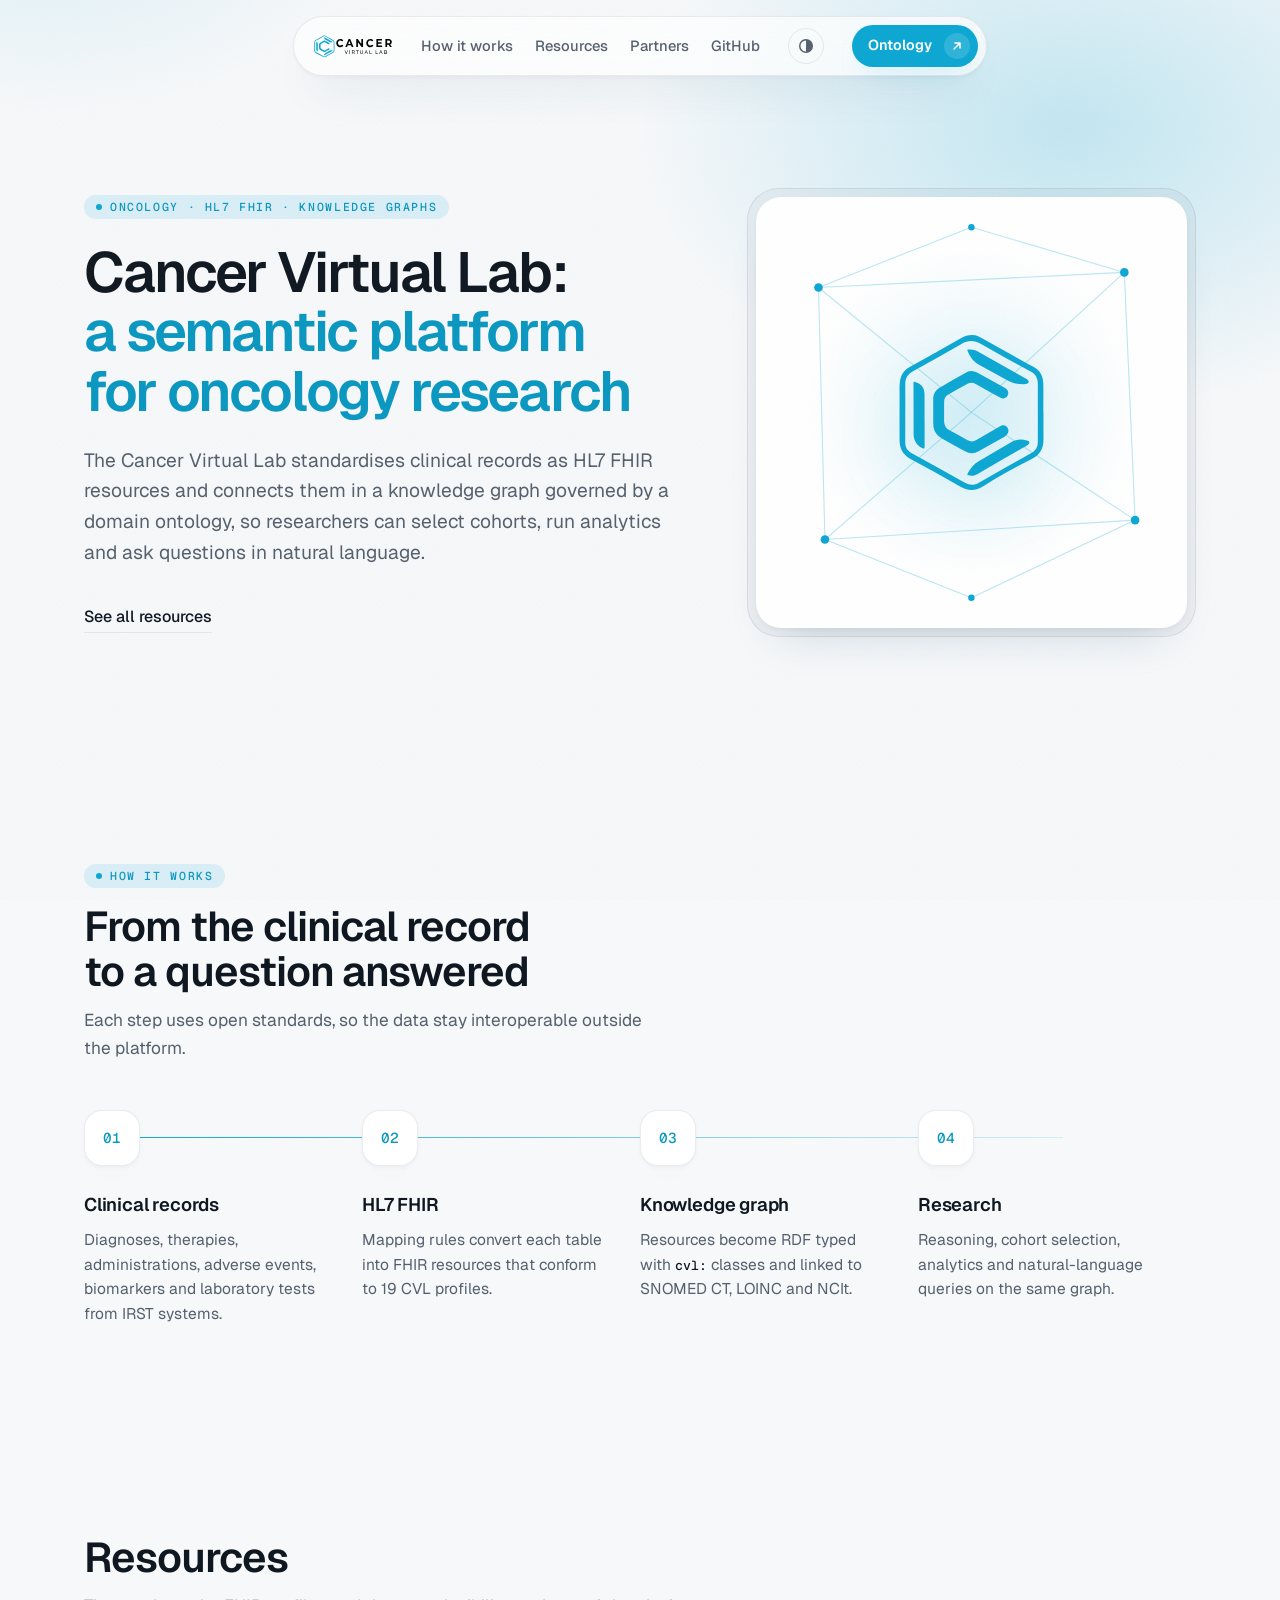
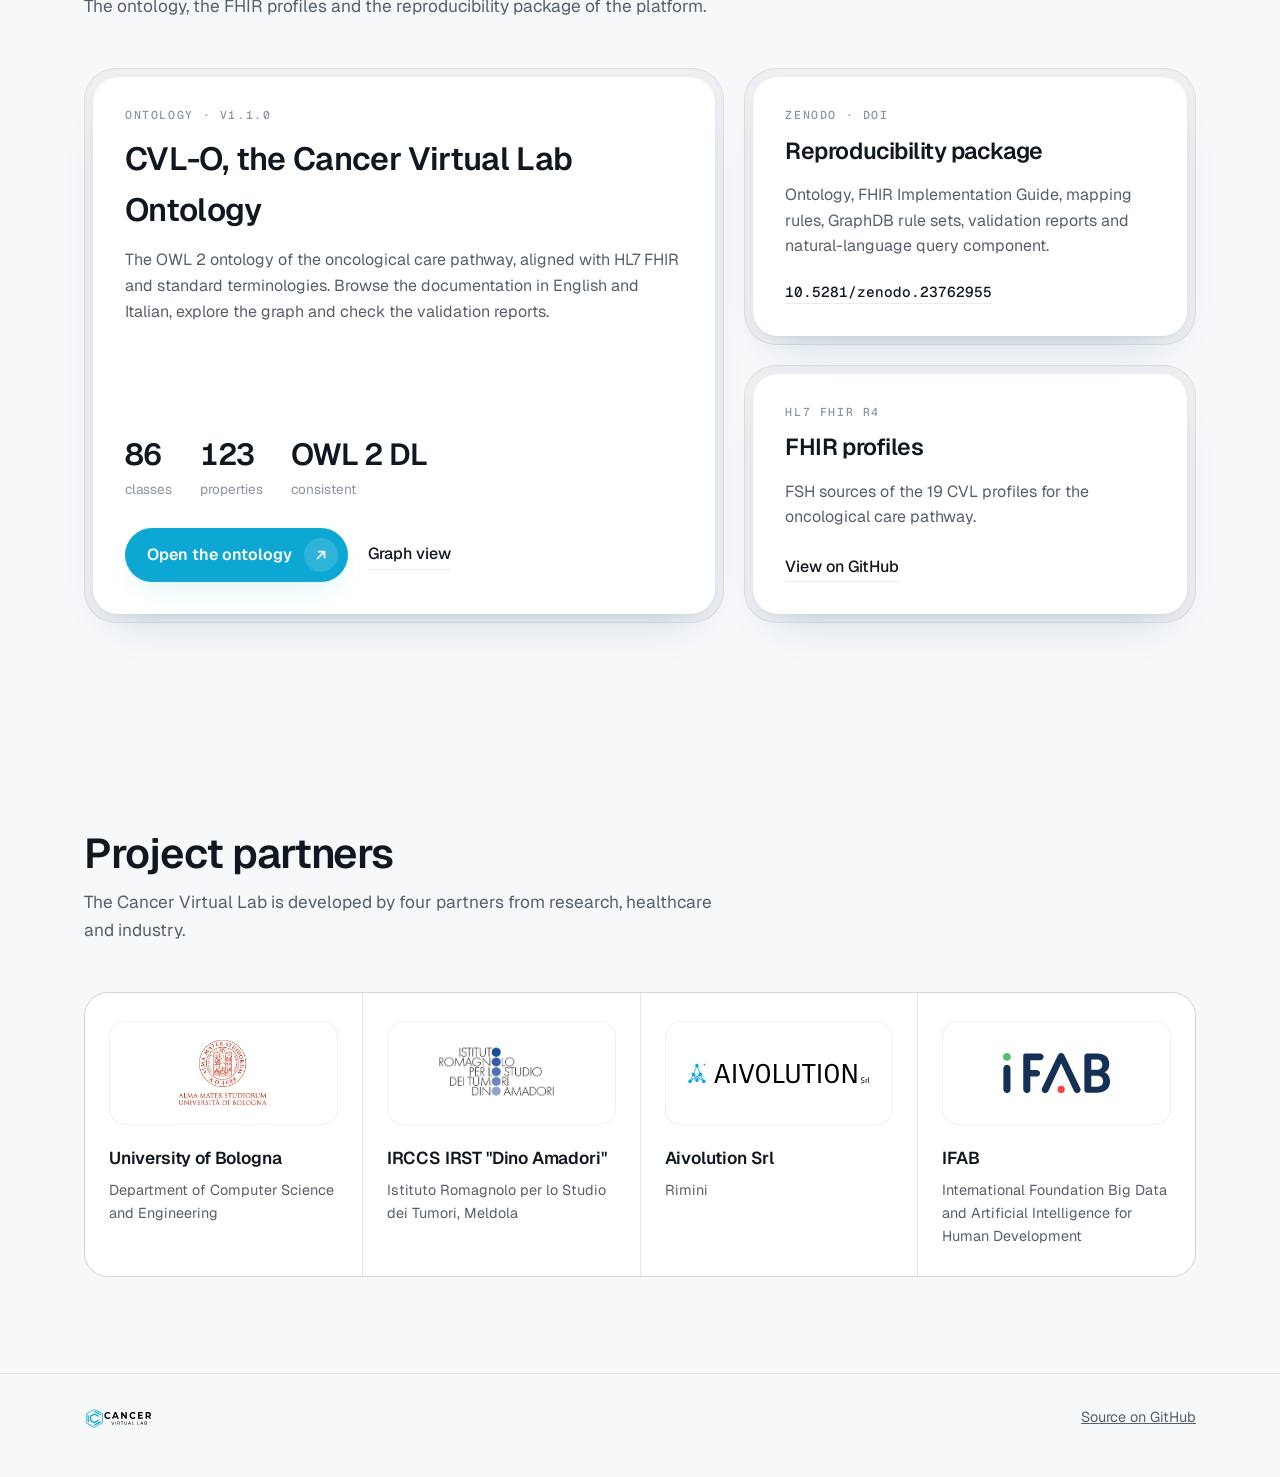
==== commit 9720f371: "Add theme switch and simplify hero" ====
--- a/pages/index.html
+++ b/pages/index.html
@@ -9,7 +9,11 @@
 <meta property="og:description" content="Real-world oncological data, standardised with HL7 FHIR and connected in a clinical knowledge graph.">
 <meta name="theme-color" content="#0CA7D3">
 <link rel="icon" href="assets/cvl-mark.svg" type="image/svg+xml">
-<script>document.documentElement.classList.add("js")</script>
+<script>
+  // Apply the saved theme before the first paint
+  try { const t = localStorage.getItem("cvl-theme"); if (t) document.documentElement.dataset.theme = t; } catch {}
+  document.documentElement.classList.add("js");
+</script>
 <link rel="preconnect" href="https://fonts.googleapis.com">
 <link rel="preconnect" href="https://fonts.gstatic.com" crossorigin>
 <link href="https://fonts.googleapis.com/css2?family=Geist:wght@400;500;600;700&family=Geist+Mono:wght@400;500&display=swap" rel="stylesheet">
@@ -20,10 +24,9 @@
 
 <nav aria-label="Main">
   <a class="brand" href="./" aria-label="Cancer Virtual Lab home">
-    <picture>
-      <source srcset="assets/cvl-logo-dark.svg" media="(prefers-color-scheme: dark)">
-      <img src="assets/cvl-logo-light.svg" alt="Cancer Virtual Lab" width="81" height="26">
-    </picture>
+    <img class="logo-light" src="assets/cvl-logo-light.svg" alt="Cancer Virtual Lab" width="81" height="26">
+
+    <img class="logo-dark" src="assets/cvl-logo-dark.svg" alt="Cancer Virtual Lab" width="81" height="26">
   </a>
   <ul>
     <li><a href="#how">How it works</a></li>
@@ -31,6 +34,9 @@
     <li><a href="#partners">Partners</a></li>
     <li><a href="https://github.com/Cancer-Virtual-Lab/Cancer-Virtual-Lab-Public-Repo">GitHub</a></li>
   </ul>
+  <button class="theme-toggle" type="button" aria-label="Switch theme">
+    <svg width="16" height="16" viewBox="0 0 16 16" aria-hidden="true"><circle cx="8" cy="8" r="6.25" fill="none" stroke="currentColor" stroke-width="1.5"/><path d="M8 1.75a6.25 6.25 0 0 1 0 12.5z" fill="currentColor"/></svg>
+  </button>
   <a class="btn accent" href="ontology/">Ontology <span class="ico" aria-hidden="true">
     <svg width="12" height="12" viewBox="0 0 12 12" fill="none"><path d="M3 9L9 3M9 3H4M9 3V8" stroke="currentColor" stroke-width="1.5" stroke-linecap="round" stroke-linejoin="round"/></svg>
   </span></a>
@@ -45,9 +51,6 @@
       and connects them in a knowledge graph governed by a domain ontology, so researchers can select
       cohorts, run analytics and ask questions in natural language.</p>
       <div class="cta reveal d3">
-        <a class="btn accent" href="ontology/">Explore the ontology <span class="ico" aria-hidden="true">
-          <svg width="14" height="14" viewBox="0 0 12 12" fill="none"><path d="M3 9L9 3M9 3H4M9 3V8" stroke="currentColor" stroke-width="1.5" stroke-linecap="round" stroke-linejoin="round"/></svg>
-        </span></a>
         <a class="link" href="#resources">See all resources</a>
       </div>
     </div>
@@ -186,10 +189,9 @@
 
 <footer>
   <div class="wrap">
-    <picture>
-      <source srcset="assets/cvl-logo-dark.svg" media="(prefers-color-scheme: dark)">
-      <img src="assets/cvl-logo-light.svg" alt="Cancer Virtual Lab" width="68" height="22">
-    </picture>
+    <img class="logo-light" src="assets/cvl-logo-light.svg" alt="Cancer Virtual Lab" width="68" height="22">
+
+    <img class="logo-dark" src="assets/cvl-logo-dark.svg" alt="Cancer Virtual Lab" width="68" height="22">
     <span><a href="https://github.com/Cancer-Virtual-Lab/Cancer-Virtual-Lab-Public-Repo">Source on GitHub</a></span>
   </div>
 </footer>
@@ -201,5 +203,6 @@
   }, { rootMargin: "0px 0px -8% 0px" });
   document.querySelectorAll(".reveal").forEach((el) => io.observe(el));
 </script>
+<script src="assets/theme.js"></script>
 </body>
 </html>
--- a/pages/assets/site.css
+++ b/pages/assets/site.css
@@ -3,18 +3,29 @@
   --bg: #f6f8fa; --bg-2: #eef2f5; --fg: #0f1720; --muted: #55606d; --faint: #8a95a1;
   --line: rgba(15, 23, 32, .08); --surface: #ffffff; --shell: rgba(15, 23, 32, .035);
   --accent: #0a97c0; --accent-strong: #0CA7D3; --accent-soft: rgba(12, 167, 211, .12);
-  --on-accent: #ffffff; --glow: rgba(12, 167, 211, .22);
+  --on-accent: #ffffff; --glow: rgba(12, 167, 211, .22); --ok: #1a9a52;
   --shadow: 0 24px 48px -24px rgba(10, 70, 95, .22), 0 2px 6px -2px rgba(10, 70, 95, .08);
   --ease: cubic-bezier(.32, .72, 0, 1);
-}
+  color-scheme: light;
+}
+/* dark theme: from the system unless the visitor chose light, or chosen with the theme switch */
 @media (prefers-color-scheme: dark) {
-  :root {
+  :root:not([data-theme="light"]) {
     --bg: #0b1016; --bg-2: #0f161e; --fg: #e8eef3; --muted: #9aa7b3; --faint: #6b7884;
     --line: rgba(232, 238, 243, .08); --surface: #121a23; --shell: rgba(232, 238, 243, .035);
     --accent: #33bfe6; --accent-strong: #0CA7D3; --accent-soft: rgba(12, 167, 211, .16);
-    --on-accent: #04141b; --glow: rgba(12, 167, 211, .28);
+    --on-accent: #04141b; --glow: rgba(12, 167, 211, .28); --ok: #3fcf7f;
     --shadow: 0 24px 48px -24px rgba(0, 0, 0, .6), 0 2px 6px -2px rgba(0, 0, 0, .4);
+    color-scheme: dark;
   }
+}
+:root[data-theme="dark"] {
+  --bg: #0b1016; --bg-2: #0f161e; --fg: #e8eef3; --muted: #9aa7b3; --faint: #6b7884;
+  --line: rgba(232, 238, 243, .08); --surface: #121a23; --shell: rgba(232, 238, 243, .035);
+  --accent: #33bfe6; --accent-strong: #0CA7D3; --accent-soft: rgba(12, 167, 211, .16);
+  --on-accent: #04141b; --glow: rgba(12, 167, 211, .28); --ok: #3fcf7f;
+  --shadow: 0 24px 48px -24px rgba(0, 0, 0, .6), 0 2px 6px -2px rgba(0, 0, 0, .4);
+  color-scheme: dark;
 }
 * { box-sizing: border-box; }
 html { scroll-behavior: smooth; }
@@ -201,3 +212,25 @@
   .partners { grid-template-columns: minmax(0, 1fr); }
   .partners li { min-height: 0; }
 }
+
+/* logo variants follow the active theme */
+.logo-dark { display: none !important; }
+@media (prefers-color-scheme: dark) {
+  :root:not([data-theme="light"]) .logo-light { display: none !important; }
+  :root:not([data-theme="light"]) .logo-dark { display: block !important; }
+}
+:root[data-theme="dark"] .logo-light { display: none !important; }
+:root[data-theme="dark"] .logo-dark { display: block !important; }
+
+/* theme switch */
+.theme-toggle {
+  display: grid; place-items: center; width: 36px; height: 36px; padding: 0; border-radius: 999px; cursor: pointer;
+  border: 1px solid var(--line); background: transparent; color: var(--muted);
+  transition: color .3s var(--ease), border-color .3s var(--ease), transform .5s var(--ease);
+}
+.theme-toggle:hover { color: var(--fg); border-color: color-mix(in srgb, var(--accent-strong) 45%, transparent); }
+.theme-toggle:active { transform: scale(.94); }
+.theme-toggle:focus-visible { outline: 2px solid var(--accent); outline-offset: 3px; }
+.theme-toggle svg { transition: transform .6s var(--ease); }
+:root[data-theme="dark"] .theme-toggle svg { transform: rotate(180deg); }
+@media (prefers-color-scheme: dark) { :root:not([data-theme]) .theme-toggle svg { transform: rotate(180deg); } }
